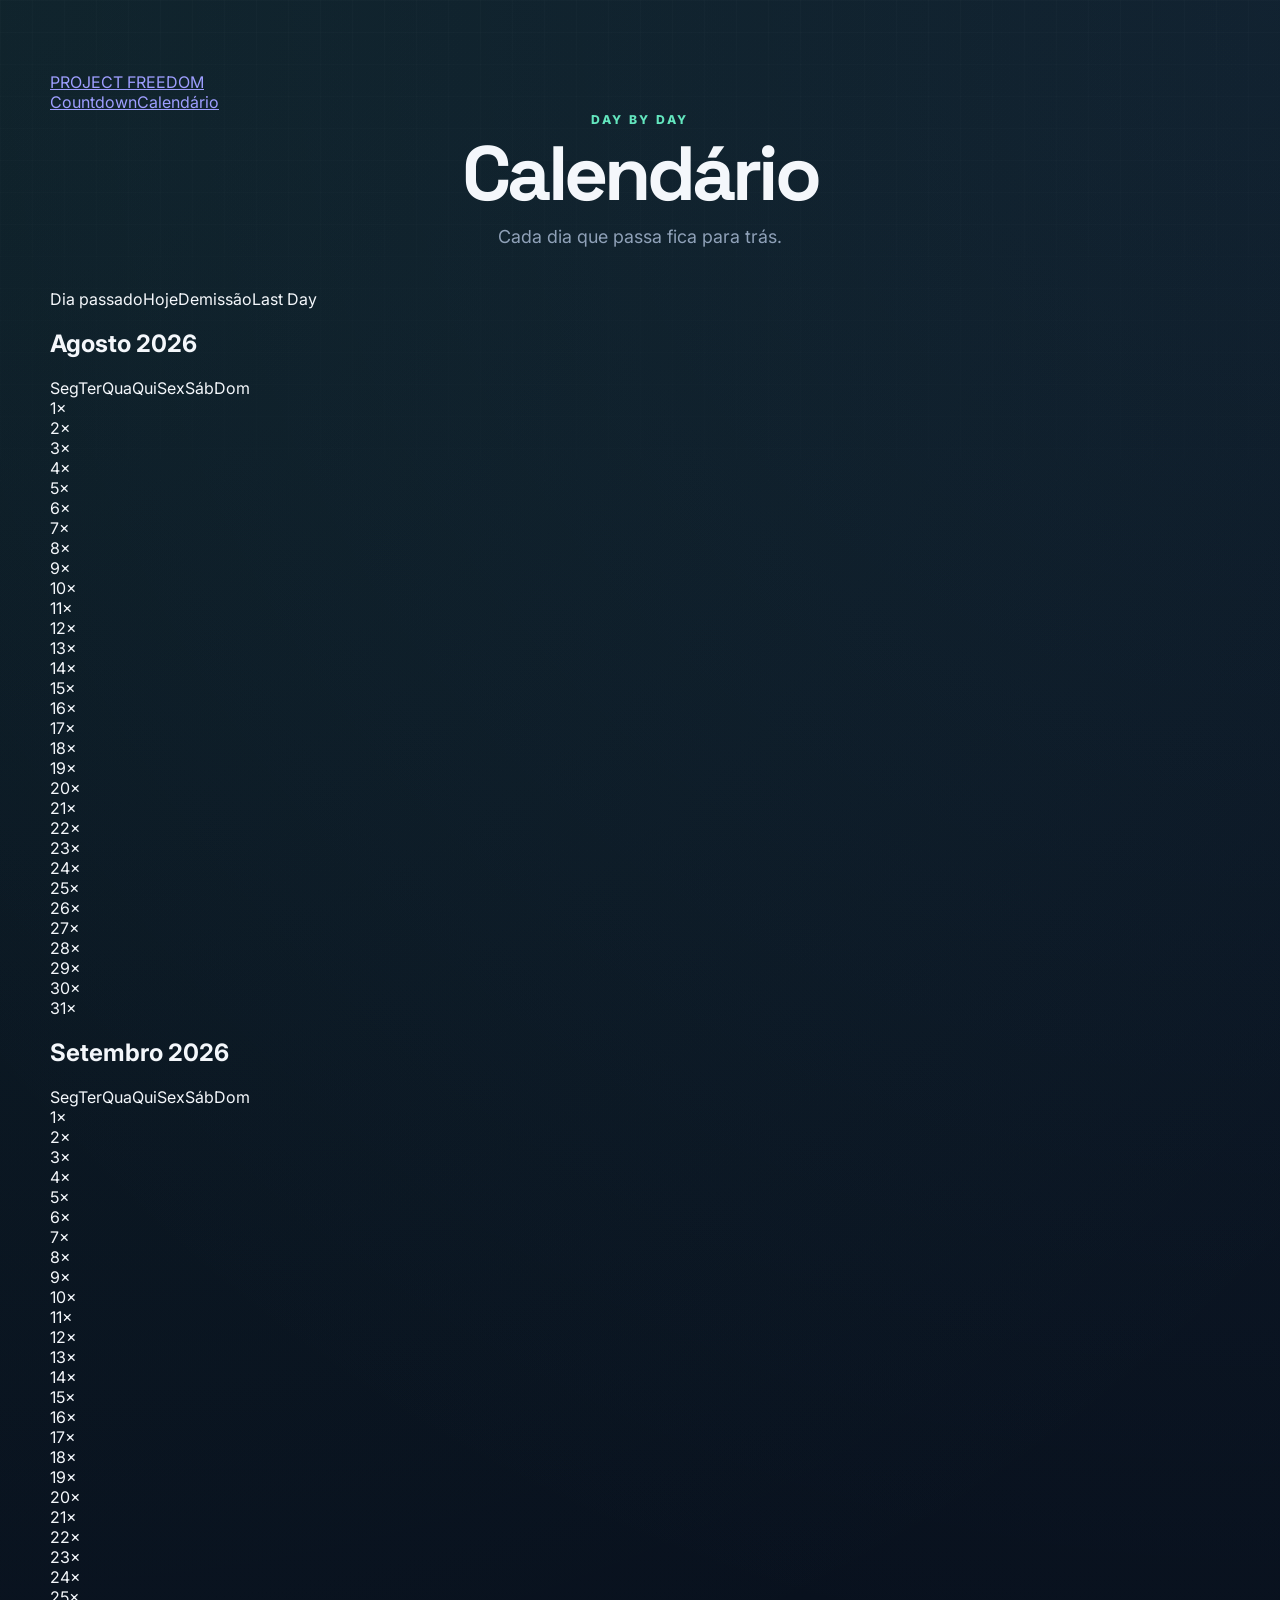
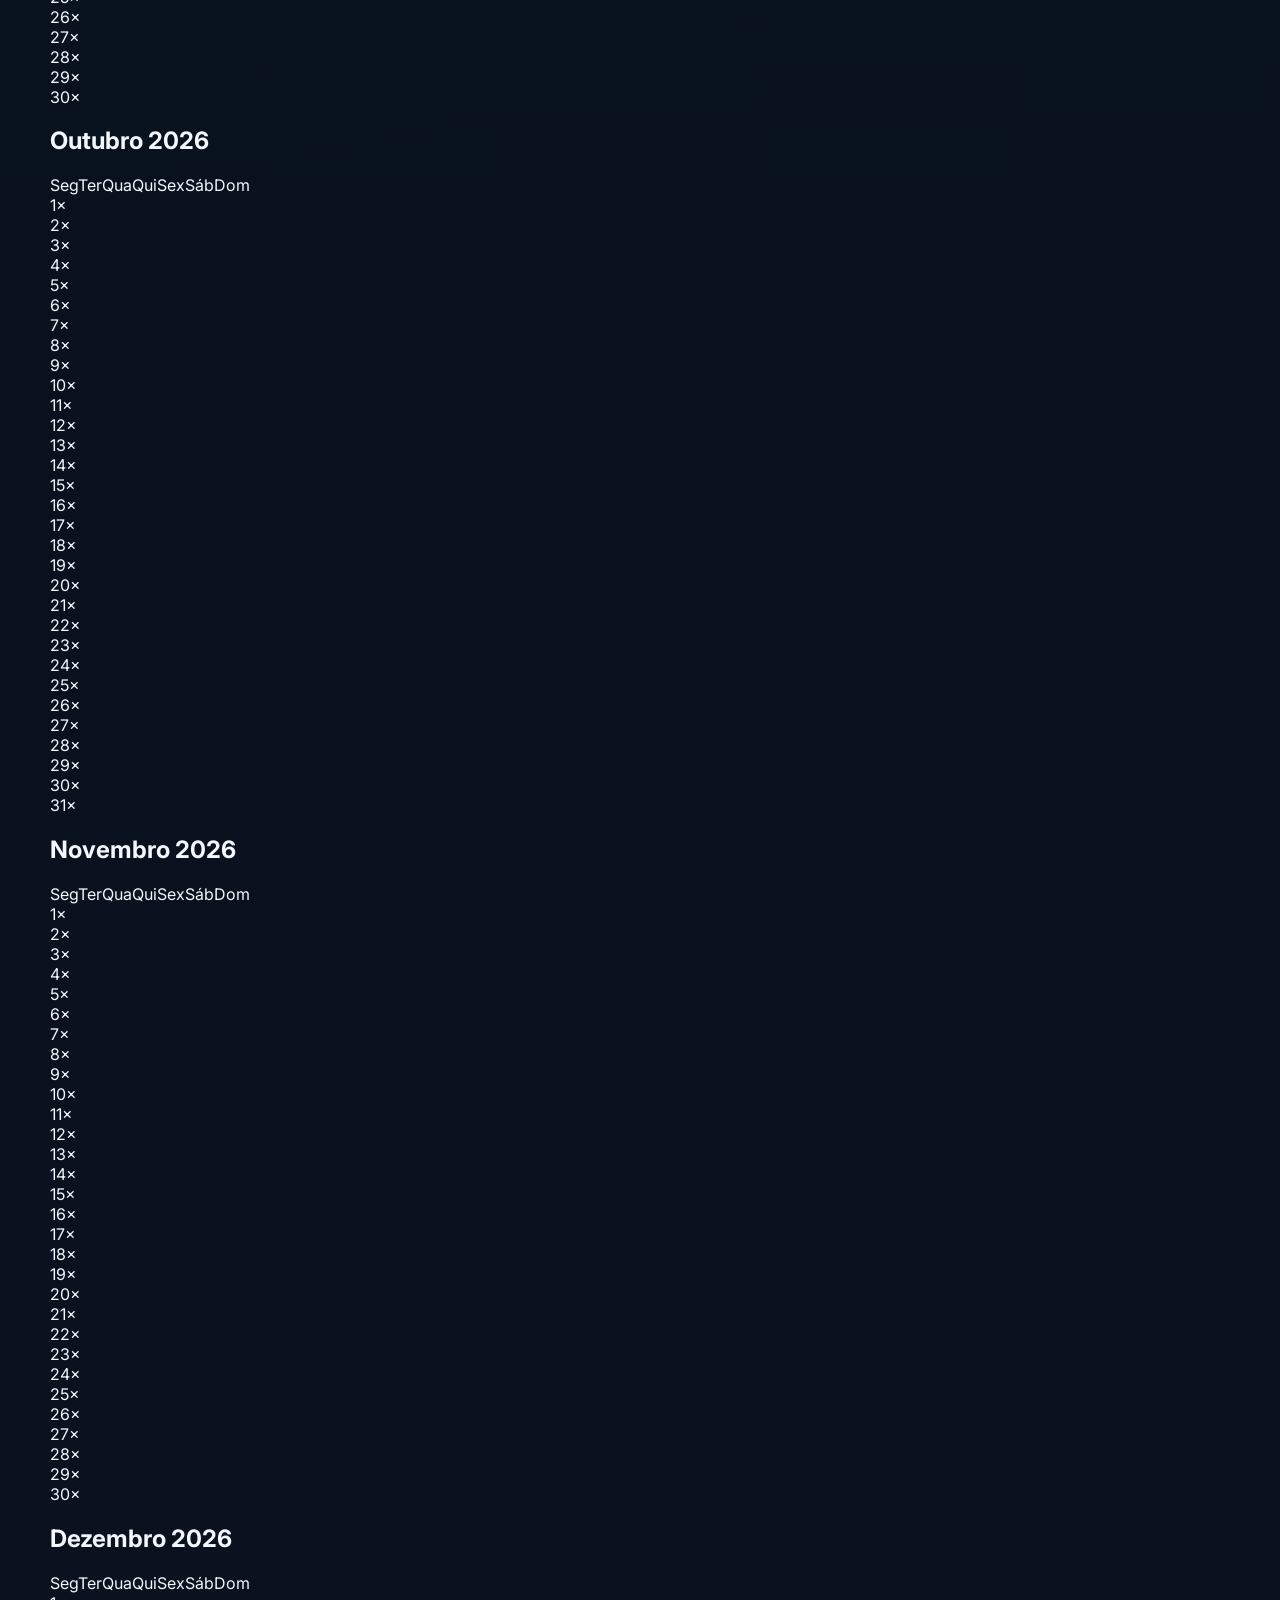
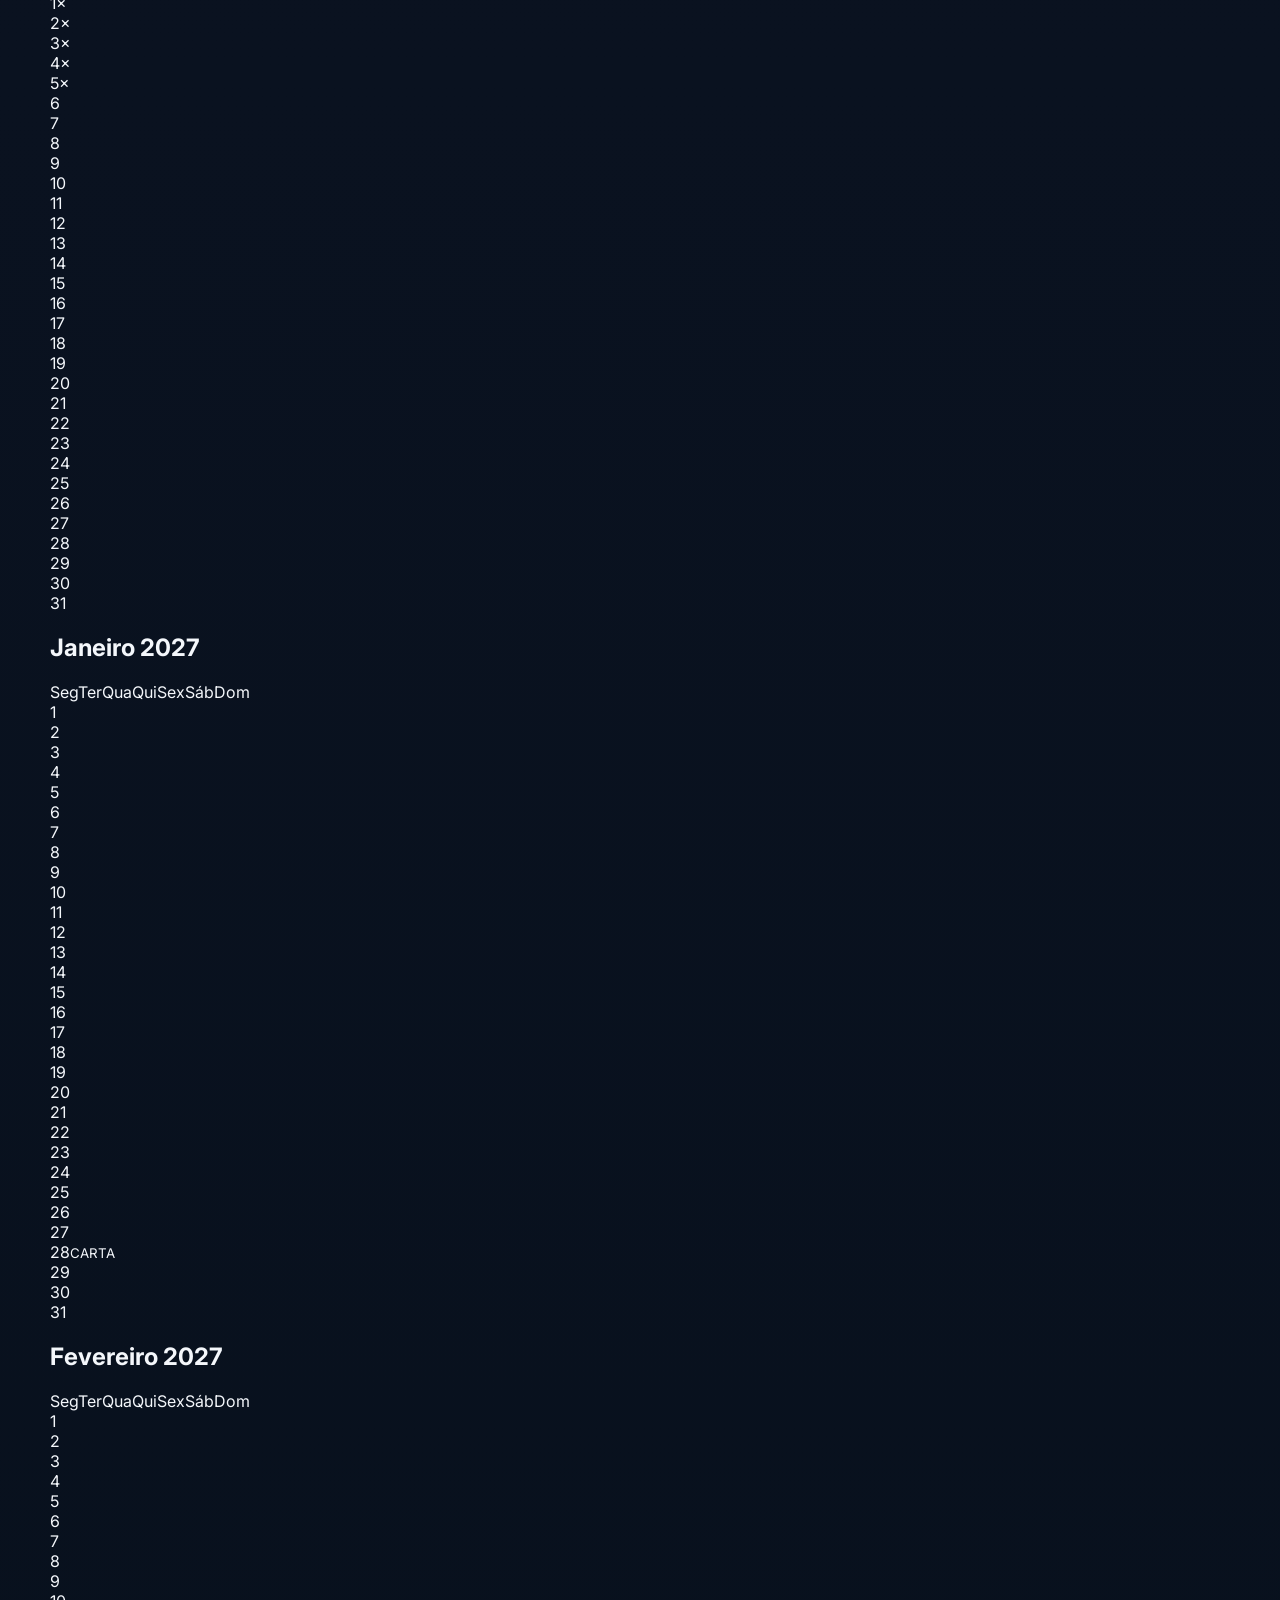
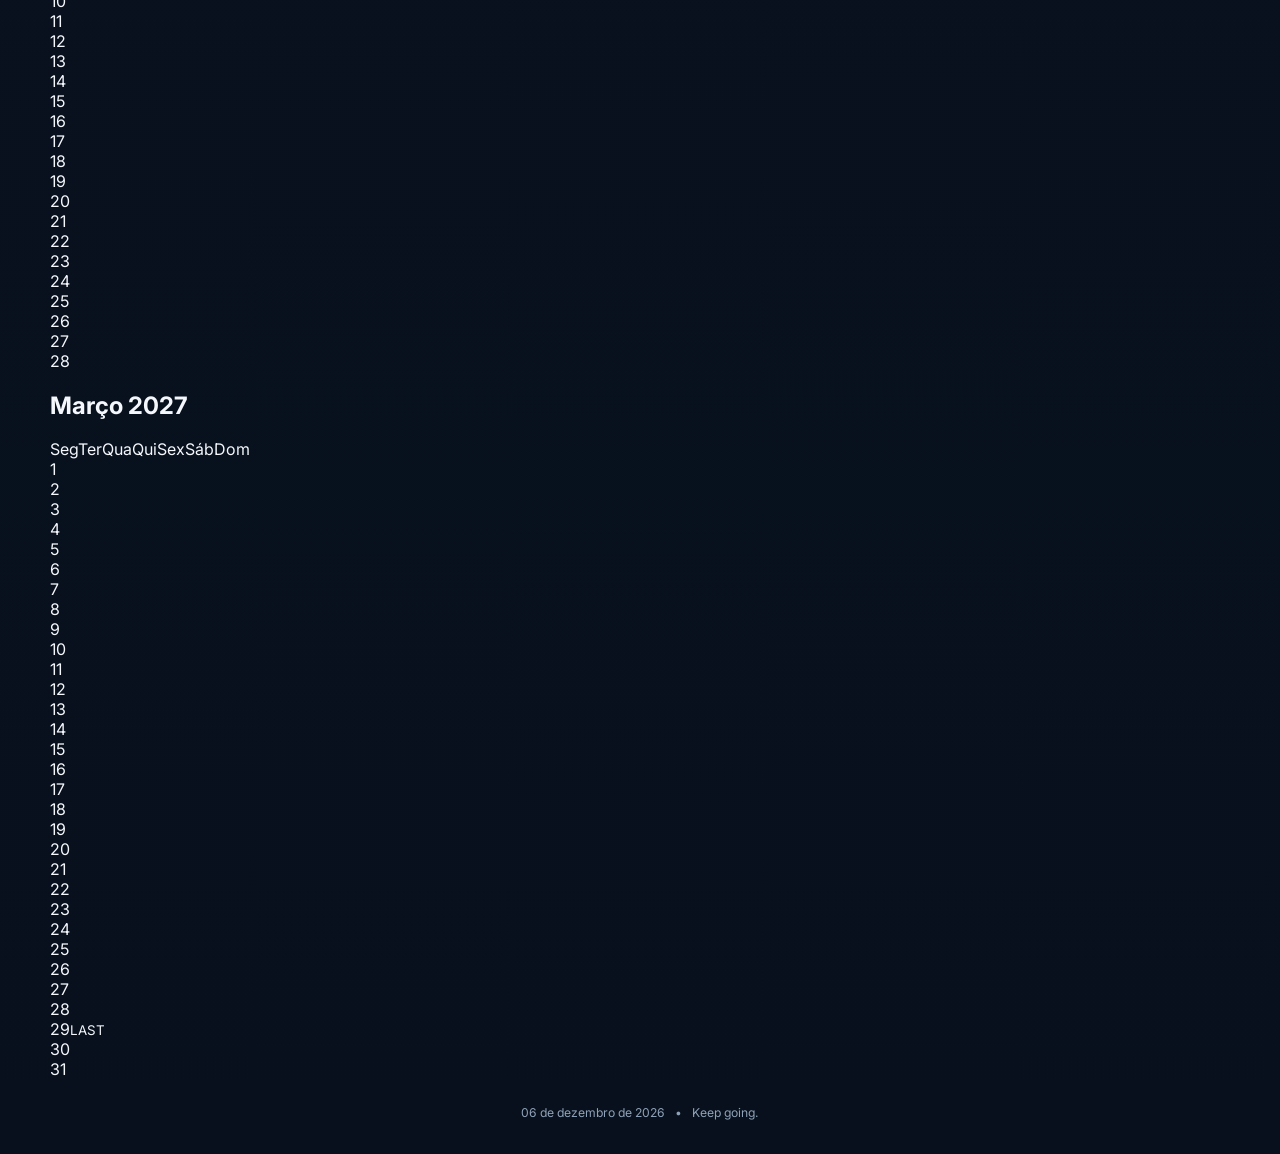
==== calendar.html @ 46425fd1 "Add files via upload" ====
<!DOCTYPE html><html lang="pt-PT"><head><meta charset="UTF-8"><meta name="viewport" content="width=device-width,initial-scale=1"><title>Calendário — Project Freedom</title><link rel="stylesheet" href="style.css"></head><body><main class="page-shell"><nav class="top-nav"><a class="nav-brand" href="index.html">PROJECT FREEDOM</a><div class="nav-links"><a class="nav-link" href="index.html">Countdown</a><a class="nav-link active" href="calendar.html">Calendário</a></div></nav><header class="hero calendar-hero"><p class="eyebrow">DAY BY DAY</p><h1>Calendário</h1><p class="subtitle">Cada dia que passa fica para trás.</p></header><section class="calendar-legend"><span><i class="legend-dot legend-past"></i>Dia passado</span><span><i class="legend-dot legend-today"></i>Hoje</span><span><i class="legend-dot legend-resignation"></i>Demissão</span><span><i class="legend-dot legend-last"></i>Last Day</span></section><section id="calendar-grid" class="calendar-grid"></section><footer><span id="calendar-today-label"></span><span>•</span><span>Keep going.</span></footer></main><script src="calendar.js"></script></body></html>
---- style.css ----
@import url('https://fonts.googleapis.com/css2?family=Inter:wght@400;500;600;700;800&family=Space+Grotesk:wght@500;600;700&display=swap');

:root {
  --bg: #07101c;
  --panel: rgba(14, 25, 43, 0.82);
  --panel-strong: #0f1b2e;
  --line: rgba(255,255,255,0.09);
  --text: #f4f7fb;
  --muted: #8fa1b8;
  --accent: #63e6be;
  --accent-2: #74c0fc;
  --success: #69db7c;
  --shadow: 0 24px 70px rgba(0,0,0,0.34);
}

* {
  box-sizing: border-box;
}

html {
  color-scheme: dark;
}

body {
  margin: 0;
  min-height: 100vh;
  font-family: Inter, system-ui, -apple-system, BlinkMacSystemFont, "Segoe UI", sans-serif;
  color: var(--text);
  background:
    radial-gradient(circle at top left, rgba(99,230,190,0.08), transparent 30%),
    radial-gradient(circle at top right, rgba(116,192,252,0.08), transparent 28%),
    linear-gradient(180deg, #07101c 0%, #0a1220 55%, #07101c 100%);
}

body::before {
  content: "";
  position: fixed;
  inset: 0;
  pointer-events: none;
  background-image:
    linear-gradient(rgba(255,255,255,0.018) 1px, transparent 1px),
    linear-gradient(90deg, rgba(255,255,255,0.018) 1px, transparent 1px);
  background-size: 32px 32px;
  mask-image: linear-gradient(to bottom, rgba(0,0,0,0.75), transparent 85%);
}

.page-shell {
  width: min(1180px, calc(100% - 32px));
  margin: 0 auto;
  padding: 72px 0 34px;
}

.hero {
  text-align: center;
  margin-bottom: 42px;
}

.eyebrow {
  margin: 0 0 10px;
  font-size: 0.76rem;
  letter-spacing: 0.2em;
  font-weight: 800;
  color: var(--accent);
}

.hero h1,
.stats-heading h2,
.countdown-card h2 {
  font-family: "Space Grotesk", Inter, sans-serif;
}

.hero h1 {
  margin: 0;
  font-size: clamp(2.4rem, 6vw, 5.4rem);
  line-height: 0.95;
  letter-spacing: -0.05em;
}

.subtitle {
  margin: 16px 0 0;
  color: var(--muted);
  font-size: clamp(1rem, 2vw, 1.12rem);
}

.countdown-grid {
  display: grid;
  grid-template-columns: repeat(2, minmax(0, 1fr));
  gap: 22px;
}

.countdown-card,
.stats-panel {
  position: relative;
  overflow: hidden;
  border: 1px solid var(--line);
  background: linear-gradient(180deg, rgba(18,31,52,0.94), rgba(10,19,32,0.92));
  box-shadow: var(--shadow);
  backdrop-filter: blur(16px);
}

.countdown-card {
  border-radius: 28px;
  padding: 30px;
}

.countdown-card::after {
  content: "";
  position: absolute;
  width: 220px;
  height: 220px;
  border-radius: 999px;
  right: -90px;
  top: -90px;
  background: rgba(116,192,252,0.08);
  filter: blur(6px);
  pointer-events: none;
}

.countdown-card--primary::after {
  background: rgba(99,230,190,0.09);
}

.card-topline,
.progress-meta,
.stats-heading,
footer {
  display: flex;
  align-items: center;
}

.card-topline {
  gap: 10px;
  color: var(--muted);
  font-size: 0.75rem;
  letter-spacing: 0.16em;
  font-weight: 700;
}

.status-dot {
  width: 9px;
  height: 9px;
  border-radius: 50%;
  background: var(--accent);
  box-shadow: 0 0 18px rgba(99,230,190,0.8);
}

.status-dot--alt {
  background: var(--accent-2);
  box-shadow: 0 0 18px rgba(116,192,252,0.8);
}

.countdown-card h2 {
  margin: 30px 0 4px;
  font-size: clamp(2rem, 4vw, 3.1rem);
  letter-spacing: -0.045em;
}

.target-date {
  margin: 0;
  color: var(--muted);
  text-transform: uppercase;
  letter-spacing: 0.1em;
  font-size: 0.78rem;
  font-weight: 700;
}

.countdown {
  display: grid;
  grid-template-columns: 1.25fr repeat(3, 1fr);
  gap: 9px;
  margin: 34px 0 28px;
}

.time-box {
  min-width: 0;
  padding: 18px 8px 14px;
  text-align: center;
  border: 1px solid var(--line);
  border-radius: 17px;
  background: rgba(255,255,255,0.025);
}

.time-value {
  display: block;
  font-family: "Space Grotesk", monospace;
  font-size: clamp(1.65rem, 4vw, 2.7rem);
  font-weight: 700;
  line-height: 1;
  letter-spacing: -0.04em;
}

.time-label {
  display: block;
  margin-top: 9px;
  color: var(--muted);
  font-size: 0.68rem;
  font-weight: 700;
  text-transform: uppercase;
  letter-spacing: 0.08em;
}

.progress-wrap {
  margin-top: 8px;
}

.progress-meta {
  justify-content: space-between;
  color: var(--muted);
  font-size: 0.78rem;
}

.progress-meta strong {
  color: var(--text);
}

.progress-track {
  height: 8px;
  margin-top: 9px;
  overflow: hidden;
  border-radius: 99px;
  background: rgba(255,255,255,0.06);
}

.progress-bar {
  width: 0%;
  height: 100%;
  border-radius: inherit;
  background: linear-gradient(90deg, rgba(99,230,190,0.45), var(--accent));
  box-shadow: 0 0 18px rgba(99,230,190,0.25);
  transition: width 0.8s ease;
}

.progress-bar--alt {
  background: linear-gradient(90deg, rgba(116,192,252,0.42), var(--accent-2));
  box-shadow: 0 0 18px rgba(116,192,252,0.22);
}

.milestone-message {
  margin: 18px 0 0;
  color: var(--muted);
  font-size: 0.9rem;
}

.stats-panel {
  margin-top: 22px;
  border-radius: 28px;
  padding: 30px;
}

.stats-heading {
  justify-content: space-between;
  gap: 20px;
  margin-bottom: 22px;
}

.stats-heading h2 {
  margin: 0;
  font-size: 1.8rem;
  letter-spacing: -0.04em;
}

.stats-note,
.work-note {
  color: var(--muted);
}

.stats-note {
  margin: 0;
  font-size: 0.82rem;
}

.stats-grid {
  display: grid;
  grid-template-columns: repeat(4, 1fr);
  gap: 12px;
}

.stat-card {
  min-height: 124px;
  padding: 18px;
  border-radius: 18px;
  border: 1px solid var(--line);
  background: rgba(255,255,255,0.025);
  display: flex;
  flex-direction: column;
  justify-content: space-between;
}

.stat-label {
  color: var(--muted);
  font-size: 0.78rem;
  line-height: 1.4;
}

.stat-value {
  font-family: "Space Grotesk", Inter, sans-serif;
  font-size: 2rem;
  letter-spacing: -0.04em;
}

.work-note {
  margin: 18px 0 0;
  font-size: 0.76rem;
  line-height: 1.6;
}

code {
  padding: 2px 6px;
  border-radius: 6px;
  background: rgba(255,255,255,0.06);
}

footer {
  justify-content: center;
  gap: 10px;
  padding: 26px 8px 0;
  color: var(--muted);
  font-size: 0.76rem;
}

.footer-separator {
  opacity: 0.45;
}

.finished .time-box {
  border-color: rgba(105,219,124,0.2);
}

.finished .time-value {
  color: var(--success);
}

@media (max-width: 860px) {
  .countdown-grid {
    grid-template-columns: 1fr;
  }

  .stats-grid {
    grid-template-columns: repeat(2, 1fr);
  }
}

@media (max-width: 520px) {
  .page-shell {
    width: min(100% - 20px, 1180px);
    padding-top: 42px;
  }

  .hero {
    margin-bottom: 28px;
  }

  .countdown-card,
  .stats-panel {
    border-radius: 22px;
    padding: 20px;
  }

  .countdown {
    gap: 6px;
  }

  .time-box {
    padding: 15px 4px 12px;
    border-radius: 13px;
  }

  .time-value {
    font-size: clamp(1.25rem, 8vw, 2.1rem);
  }

  .time-label {
    font-size: 0.58rem;
  }

  .stats-heading {
    align-items: flex-start;
    flex-direction: column;
  }

  .stats-grid {
    grid-template-columns: 1fr 1fr;
  }

  .stat-card {
    min-height: 112px;
  }
}
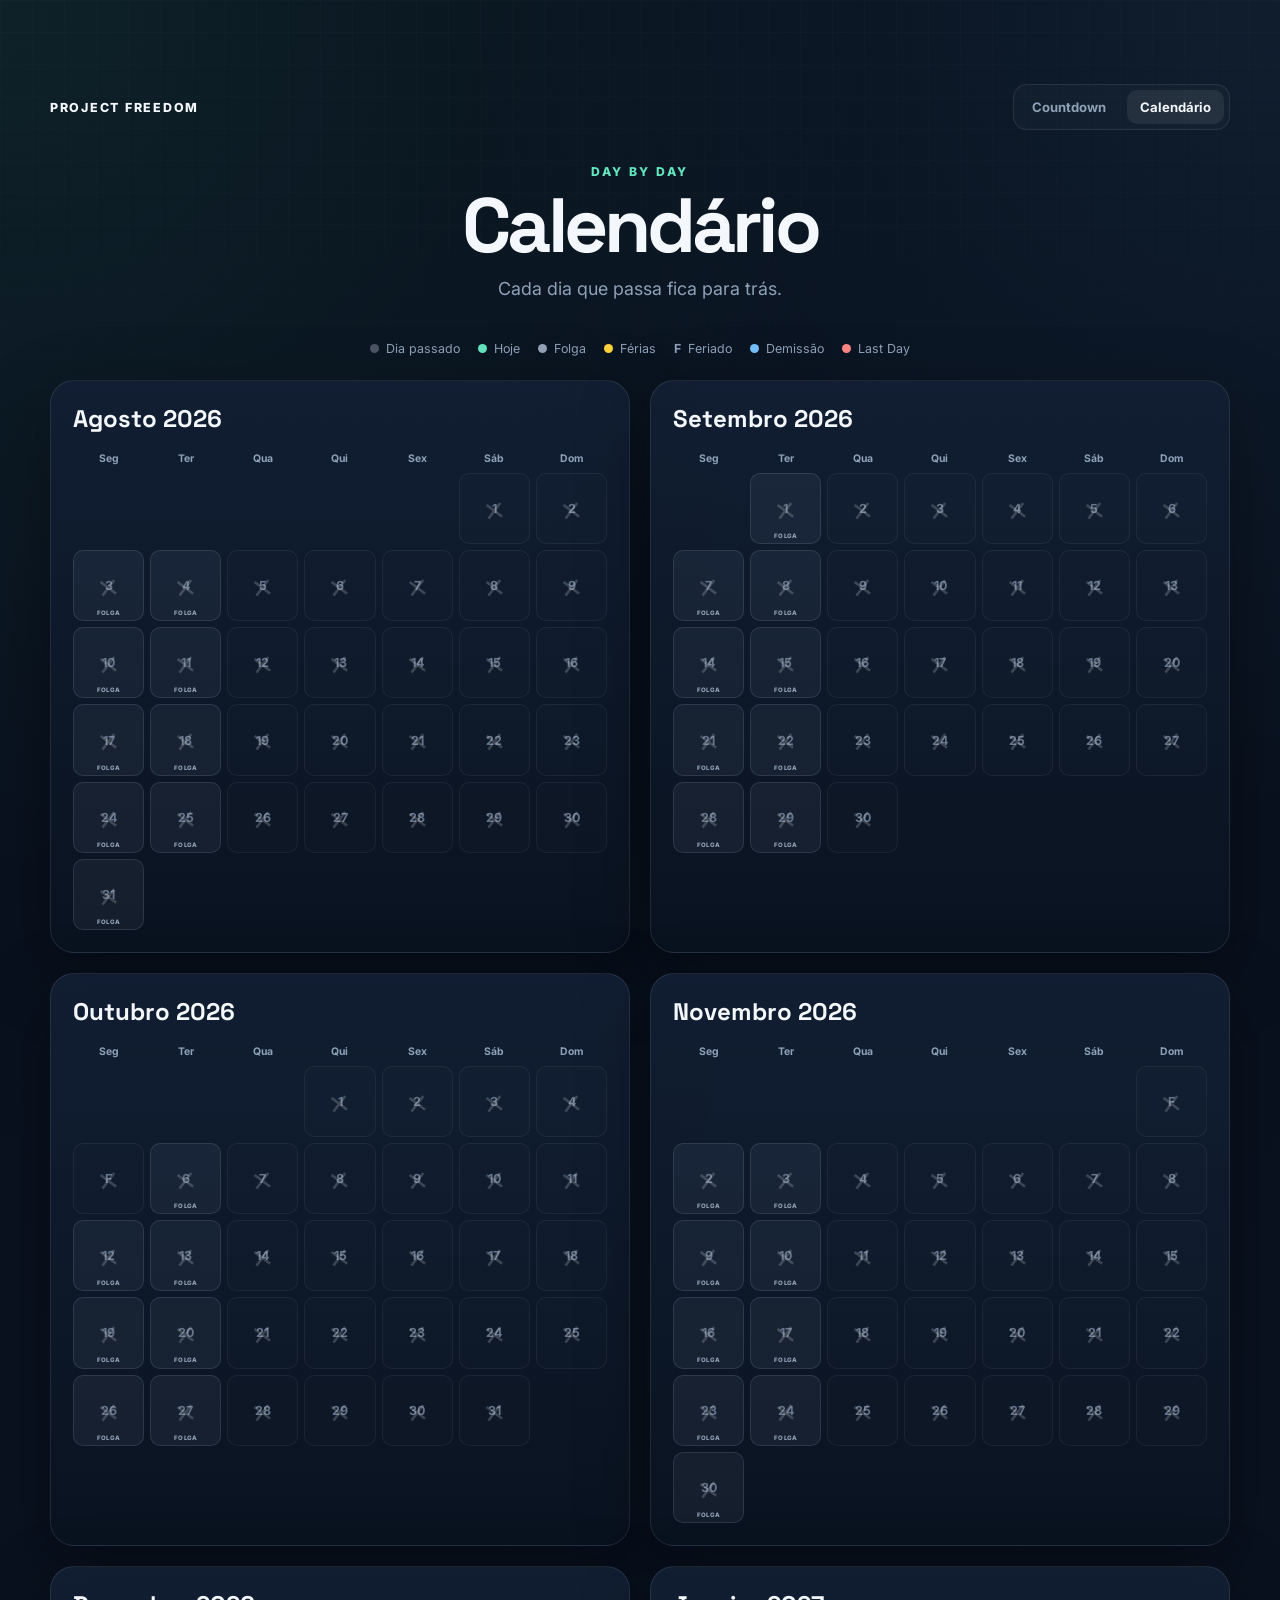
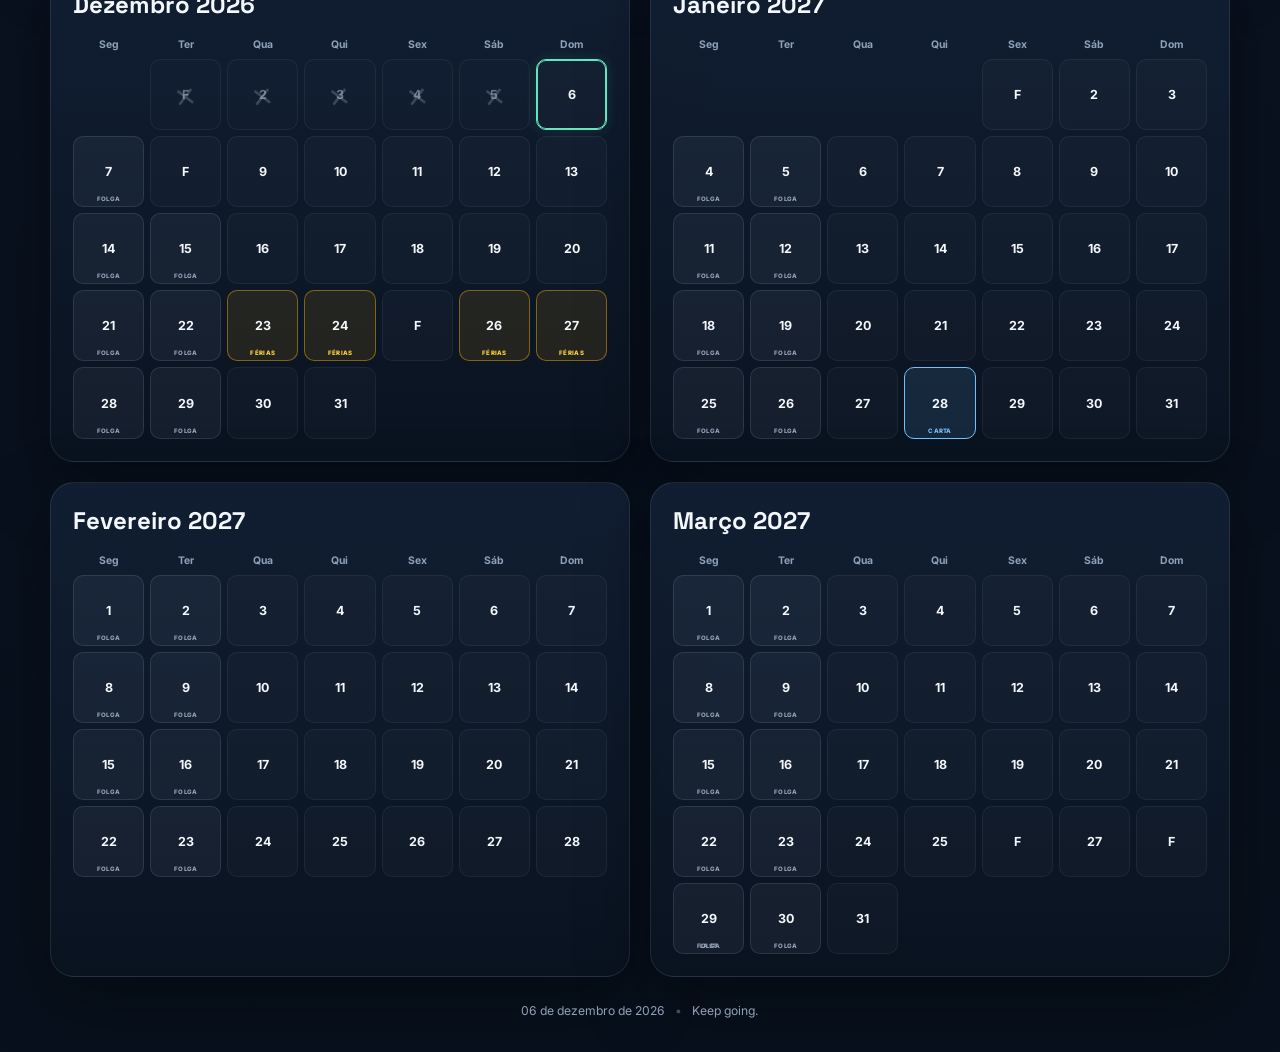
==== commit 01a332a0: "Update calendar.html" ====
--- a/calendar.html
+++ b/calendar.html
@@ -1 +1,241 @@
-<!DOCTYPE html><html lang="pt-PT"><head><meta charset="UTF-8"><meta name="viewport" content="width=device-width,initial-scale=1"><title>Calendário — Project Freedom</title><link rel="stylesheet" href="style.css"></head><body><main class="page-shell"><nav class="top-nav"><a class="nav-brand" href="index.html">PROJECT FREEDOM</a><div class="nav-links"><a class="nav-link" href="index.html">Countdown</a><a class="nav-link active" href="calendar.html">Calendário</a></div></nav><header class="hero calendar-hero"><p class="eyebrow">DAY BY DAY</p><h1>Calendário</h1><p class="subtitle">Cada dia que passa fica para trás.</p></header><section class="calendar-legend"><span><i class="legend-dot legend-past"></i>Dia passado</span><span><i class="legend-dot legend-today"></i>Hoje</span><span><i class="legend-dot legend-resignation"></i>Demissão</span><span><i class="legend-dot legend-last"></i>Last Day</span></section><section id="calendar-grid" class="calendar-grid"></section><footer><span id="calendar-today-label"></span><span>•</span><span>Keep going.</span></footer></main><script src="calendar.js"></script></body></html>+<!DOCTYPE html>
+<html lang="pt-PT">
+
+<head>
+
+  <meta charset="UTF-8" />
+
+  <meta
+    name="viewport"
+    content="width=device-width, initial-scale=1.0"
+  />
+
+  <meta
+    name="theme-color"
+    content="#0b1020"
+  />
+
+  <title>
+    Calendário — Project Freedom
+  </title>
+
+  <meta
+    name="description"
+    content="Calendário visual até ao último dia de trabalho."
+  />
+
+  <link
+    rel="stylesheet"
+    href="style.css"
+  />
+
+</head>
+
+
+<body>
+
+  <main class="page-shell">
+
+
+    <!-- ======================================================
+         NAVEGAÇÃO
+         ====================================================== -->
+
+    <nav class="top-nav">
+
+      <a
+        class="nav-brand"
+        href="index.html"
+      >
+        PROJECT FREEDOM
+      </a>
+
+
+      <div class="nav-links">
+
+        <a
+          class="nav-link"
+          href="index.html"
+        >
+          Countdown
+        </a>
+
+
+        <a
+          class="nav-link active"
+          href="calendar.html"
+        >
+          Calendário
+        </a>
+
+      </div>
+
+    </nav>
+
+
+    <!-- ======================================================
+         CABEÇALHO
+         ====================================================== -->
+
+    <header class="hero calendar-hero">
+
+      <p class="eyebrow">
+        DAY BY DAY
+      </p>
+
+
+      <h1>
+        Calendário
+      </h1>
+
+
+      <p class="subtitle">
+        Cada dia que passa fica para trás.
+      </p>
+
+    </header>
+
+
+    <!-- ======================================================
+         LEGENDA
+         ====================================================== -->
+
+    <section class="calendar-legend">
+
+
+      <span>
+
+        <i
+          class="legend-dot legend-past"
+        ></i>
+
+        Dia passado
+
+      </span>
+
+
+      <span>
+
+        <i
+          class="legend-dot legend-today"
+        ></i>
+
+        Hoje
+
+      </span>
+
+
+      <span>
+
+        <i
+          class="legend-dot legend-dayoff"
+        ></i>
+
+        Folga
+
+      </span>
+
+
+      <span>
+
+        <i
+          class="legend-dot legend-vacation"
+        ></i>
+
+        Férias
+
+      </span>
+
+
+      <span>
+
+        <strong>
+          F
+        </strong>
+
+        Feriado
+
+      </span>
+
+
+      <span>
+
+        <i
+          class="legend-dot legend-resignation"
+        ></i>
+
+        Demissão
+
+      </span>
+
+
+      <span>
+
+        <i
+          class="legend-dot legend-last"
+        ></i>
+
+        Last Day
+
+      </span>
+
+
+    </section>
+
+
+    <!-- ======================================================
+         CALENDÁRIO
+         ====================================================== -->
+
+    <section
+      id="calendar-grid"
+      class="calendar-grid"
+      aria-label="Calendário até ao último dia"
+    >
+
+      <!--
+        Os meses e os dias são criados automaticamente
+        pelo ficheiro calendar.js
+      -->
+
+    </section>
+
+
+    <!-- ======================================================
+         RODAPÉ
+         ====================================================== -->
+
+    <footer>
+
+      <span
+        id="calendar-today-label"
+      ></span>
+
+
+      <span
+        class="footer-separator"
+      >
+        •
+      </span>
+
+
+      <span>
+        Keep going.
+      </span>
+
+    </footer>
+
+
+  </main>
+
+
+  <!-- ========================================================
+       JAVASCRIPT
+       ======================================================== -->
+
+  <script src="calendar.js"></script>
+
+
+</body>
+
+</html>
--- a/style.css
+++ b/style.css
@@ -386,3 +386,402 @@
     min-height: 112px;
   }
 }
+/* ============================================================
+   CALENDÁRIO + NAVEGAÇÃO
+   ============================================================ */
+
+/* Navegação superior */
+.top-nav {
+  display: flex;
+  justify-content: space-between;
+  align-items: center;
+  padding: 12px 0 34px;
+}
+
+.nav-brand {
+  color: var(--text);
+  text-decoration: none;
+  font-weight: 800;
+  letter-spacing: 0.14em;
+  font-size: 0.78rem;
+}
+
+.nav-links {
+  display: flex;
+  gap: 8px;
+  padding: 5px;
+  border: 1px solid var(--line);
+  border-radius: 14px;
+  background: rgba(255, 255, 255, 0.025);
+}
+
+.nav-link {
+  color: var(--muted);
+  text-decoration: none;
+  padding: 9px 13px;
+  border-radius: 10px;
+  font-size: 0.82rem;
+  font-weight: 700;
+}
+
+.nav-link.active,
+.nav-link:hover {
+  color: var(--text);
+  background: rgba(255, 255, 255, 0.07);
+}
+
+
+/* ============================================================
+   LEGENDA DO CALENDÁRIO
+   ============================================================ */
+
+.calendar-legend {
+  display: flex;
+  flex-wrap: wrap;
+  justify-content: center;
+  gap: 18px;
+  margin-bottom: 24px;
+  color: var(--muted);
+  font-size: 0.78rem;
+}
+
+.calendar-legend span {
+  display: flex;
+  align-items: center;
+  gap: 7px;
+}
+
+.legend-dot {
+  width: 9px;
+  height: 9px;
+  border-radius: 50%;
+  display: inline-block;
+}
+
+.legend-past {
+  background: #4b5563;
+}
+
+.legend-today {
+  background: var(--accent);
+}
+
+.legend-resignation {
+  background: var(--accent-2);
+}
+
+.legend-last {
+  background: #ff8787;
+}
+
+
+/* ============================================================
+   GRELHA DOS MESES
+   ============================================================ */
+
+.calendar-grid {
+  display: grid;
+  grid-template-columns: repeat(2, minmax(0, 1fr));
+  gap: 20px;
+}
+
+
+/* ============================================================
+   CARTÃO DE CADA MÊS
+   ============================================================ */
+
+.month-card {
+  border: 1px solid var(--line);
+
+  background: linear-gradient(
+    180deg,
+    rgba(18, 31, 52, 0.94),
+    rgba(10, 19, 32, 0.92)
+  );
+
+  box-shadow: var(--shadow);
+
+  border-radius: 24px;
+  padding: 22px;
+}
+
+.month-card h2 {
+  font-family: "Space Grotesk", Inter, sans-serif;
+  margin: 0 0 18px;
+}
+
+
+/* ============================================================
+   DIAS DA SEMANA
+   ============================================================ */
+
+.weekdays,
+.days-grid {
+  display: grid;
+  grid-template-columns: repeat(7, 1fr);
+  gap: 6px;
+}
+
+.weekdays {
+  margin-bottom: 8px;
+}
+
+.weekdays span {
+  text-align: center;
+  color: var(--muted);
+  font-size: 0.65rem;
+  font-weight: 700;
+}
+
+
+/* ============================================================
+   DIAS DO CALENDÁRIO
+   ============================================================ */
+
+.day-cell {
+  position: relative;
+
+  aspect-ratio: 1 / 1;
+
+  border: 1px solid rgba(255, 255, 255, 0.055);
+  border-radius: 10px;
+
+  background: rgba(255, 255, 255, 0.022);
+
+  display: flex;
+  align-items: center;
+  justify-content: center;
+}
+
+.day-cell--blank {
+  visibility: hidden;
+}
+
+.day-number {
+  font-size: 0.78rem;
+  z-index: 2;
+}
+
+
+/* ============================================================
+   DIAS QUE JÁ PASSARAM
+   ============================================================ */
+
+.day-cell--past {
+  color: #64748b;
+  background: rgba(255, 255, 255, 0.012);
+}
+
+.day-cross {
+  position: absolute;
+  inset: 0;
+
+  display: flex;
+  align-items: center;
+  justify-content: center;
+
+  font-size: 2.15rem;
+
+  color: rgba(255, 255, 255, 0.19);
+
+  transform: rotate(-8deg);
+}
+
+
+/* ============================================================
+   DIA ATUAL
+   ============================================================ */
+
+.day-cell--today {
+  border-color: var(--accent);
+
+  box-shadow:
+    inset 0 0 0 1px var(--accent),
+    0 0 14px rgba(99, 230, 190, 0.12);
+}
+
+
+/* ============================================================
+   DIA DA DEMISSÃO
+   ============================================================ */
+
+.day-cell--resignation {
+  border-color: var(--accent-2);
+  background: rgba(116, 192, 252, 0.12);
+}
+
+
+/* ============================================================
+   ÚLTIMO DIA
+   ============================================================ */
+
+.day-cell--last {
+  border-color: #ff8787;
+  background: rgba(255, 135, 135, 0.11);
+}
+
+
+/* ============================================================
+   PEQUENAS ETIQUETAS "CARTA" E "LAST"
+   ============================================================ */
+
+.day-cell small {
+  position: absolute;
+  bottom: 3px;
+
+  font-size: 0.42rem;
+  font-weight: 800;
+
+  letter-spacing: 0.05em;
+}
+
+.day-cell--resignation small {
+  color: var(--accent-2);
+}
+
+.day-cell--last small {
+  color: #ff8787;
+}
+
+
+/* ============================================================
+   RESPONSIVO
+   ============================================================ */
+
+@media (max-width: 860px) {
+
+  .calendar-grid {
+    grid-template-columns: 1fr;
+  }
+}
+
+
+@media (max-width: 520px) {
+
+  .top-nav {
+    align-items: flex-start;
+    gap: 14px;
+  }
+
+  .nav-brand {
+    margin-top: 10px;
+  }
+
+  .month-card {
+    padding: 18px;
+    border-radius: 20px;
+  }
+
+  .day-cell {
+    border-radius: 8px;
+  }
+
+  .day-cross {
+    font-size: 1.6rem;
+  }
+}/* ============================================================
+   TIPOS DE DIA
+   ============================================================ */
+
+
+/* FOLGAS */
+
+.day-cell--dayoff {
+  background: rgba(148, 163, 184, 0.08);
+
+  border-color:
+    rgba(148, 163, 184, 0.18);
+}
+
+
+.day-cell--dayoff small {
+  color: #94a3b8;
+}
+
+
+
+/* FÉRIAS */
+
+.day-cell--vacation {
+  background:
+    rgba(250, 176, 5, 0.10);
+
+  border-color:
+    rgba(250, 176, 5, 0.45);
+}
+
+
+.day-cell--vacation small {
+  color: #ffd43b;
+}
+
+
+/* Etiquetas */
+
+.day-cell small {
+
+  position: absolute;
+
+  bottom: 4px;
+
+  width: 100%;
+
+  text-align: center;
+
+  font-size: 0.38rem;
+
+  font-weight: 800;
+
+  letter-spacing: 0.05em;
+
+  line-height: 1;
+
+}
+
+
+
+/* Número do dia */
+
+.day-number {
+
+  position: relative;
+
+  z-index: 3;
+
+}
+
+
+
+/* Cruz dos dias passados */
+
+.day-cross {
+
+  z-index: 4;
+
+  pointer-events: none;
+
+}
+
+
+
+/* ============================================================
+   LEGENDA
+   ============================================================ */
+
+.legend-dayoff {
+  background: #94a3b8;
+}
+
+
+.legend-vacation {
+  background: #ffd43b;
+}
+
+.day-number {
+  position: relative;
+  z-index: 3;
+}
+
+.day-cell .day-number {
+  font-weight: 700;
+}
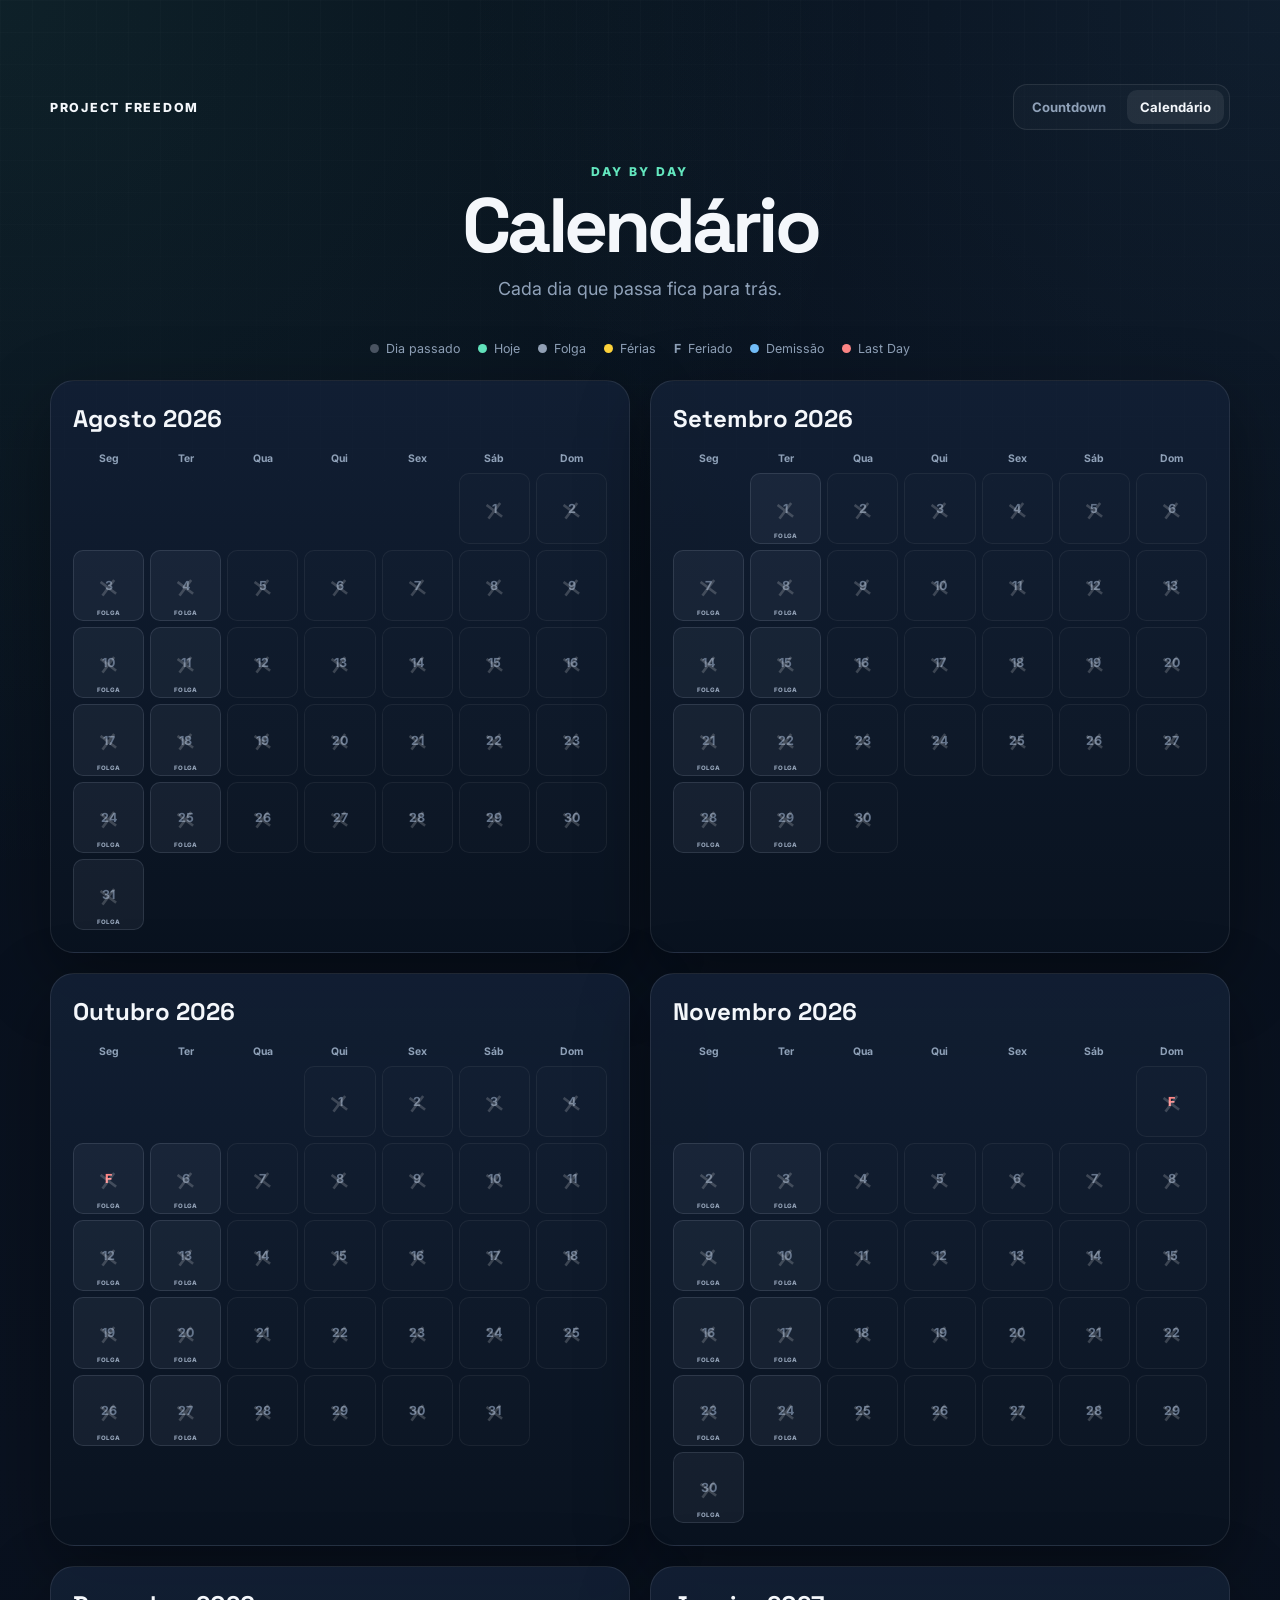
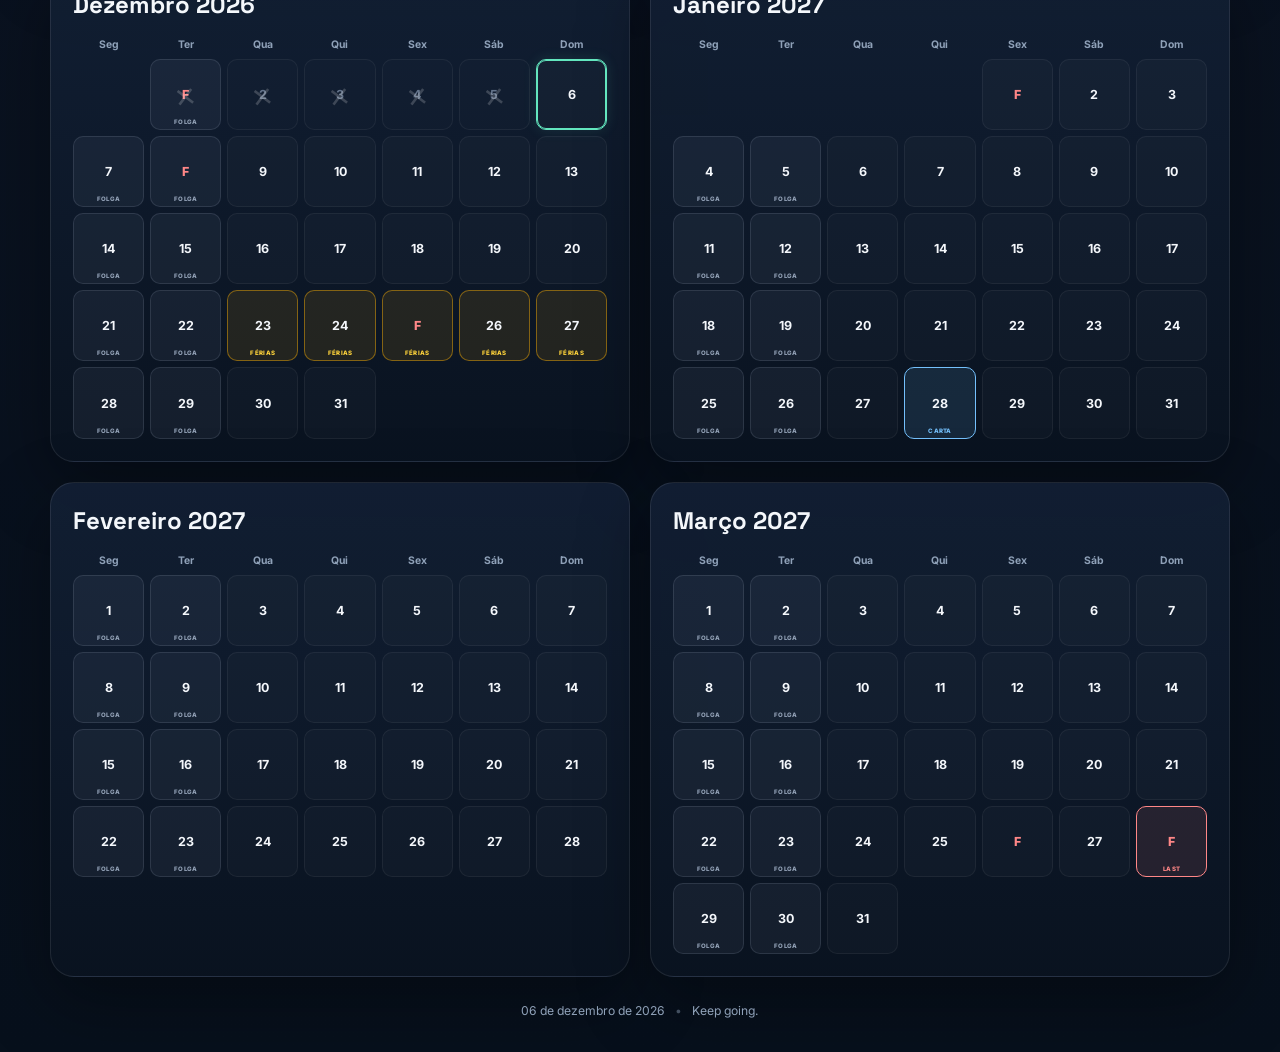
==== commit 079d8c2b: "Update calendar.html" ====
--- a/calendar.html
+++ b/calendar.html
@@ -37,10 +37,6 @@
   <main class="page-shell">
 
 
-    <!-- ======================================================
-         NAVEGAÇÃO
-         ====================================================== -->
-
     <nav class="top-nav">
 
       <a
@@ -73,10 +69,6 @@
     </nav>
 
 
-    <!-- ======================================================
-         CABEÇALHO
-         ====================================================== -->
-
     <header class="hero calendar-hero">
 
       <p class="eyebrow">
@@ -96,114 +88,53 @@
     </header>
 
 
-    <!-- ======================================================
-         LEGENDA
-         ====================================================== -->
-
     <section class="calendar-legend">
 
+      <span>
+        <i class="legend-dot legend-past"></i>
+        Dia passado
+      </span>
 
       <span>
-
-        <i
-          class="legend-dot legend-past"
-        ></i>
-
-        Dia passado
-
+        <i class="legend-dot legend-today"></i>
+        Hoje
       </span>
 
+      <span>
+        <i class="legend-dot legend-dayoff"></i>
+        Folga
+      </span>
 
       <span>
-
-        <i
-          class="legend-dot legend-today"
-        ></i>
-
-        Hoje
-
+        <i class="legend-dot legend-vacation"></i>
+        Férias
       </span>
 
+      <span>
+        <strong class="legend-holiday-symbol">F</strong>
+        Feriado
+      </span>
 
       <span>
-
-        <i
-          class="legend-dot legend-dayoff"
-        ></i>
-
-        Folga
-
+        <i class="legend-dot legend-resignation"></i>
+        Demissão
       </span>
 
-
       <span>
-
-        <i
-          class="legend-dot legend-vacation"
-        ></i>
-
-        Férias
-
+        <i class="legend-dot legend-last"></i>
+        Last Day
       </span>
-
-
-      <span>
-
-        <strong>
-          F
-        </strong>
-
-        Feriado
-
-      </span>
-
-
-      <span>
-
-        <i
-          class="legend-dot legend-resignation"
-        ></i>
-
-        Demissão
-
-      </span>
-
-
-      <span>
-
-        <i
-          class="legend-dot legend-last"
-        ></i>
-
-        Last Day
-
-      </span>
-
 
     </section>
 
-
-    <!-- ======================================================
-         CALENDÁRIO
-         ====================================================== -->
 
     <section
       id="calendar-grid"
       class="calendar-grid"
       aria-label="Calendário até ao último dia"
     >
-
-      <!--
-        Os meses e os dias são criados automaticamente
-        pelo ficheiro calendar.js
-      -->
-
     </section>
 
-
-    <!-- ======================================================
-         RODAPÉ
-         ====================================================== -->
 
     <footer>
 
@@ -211,13 +142,11 @@
         id="calendar-today-label"
       ></span>
 
-
       <span
         class="footer-separator"
       >
         •
       </span>
-
 
       <span>
         Keep going.
@@ -229,10 +158,6 @@
   </main>
 
 
-  <!-- ========================================================
-       JAVASCRIPT
-       ======================================================== -->
-
   <script src="calendar.js"></script>
 
 
--- a/style.css
+++ b/style.css
@@ -785,3 +785,12 @@
 .day-cell .day-number {
   font-weight: 700;
 }
+
+/* ============================================================
+   LETRA F DOS FERIADOS
+   ============================================================ */
+
+.day-cell .day-number[title] {
+  color: #ff8787;
+  font-weight: 800;
+}
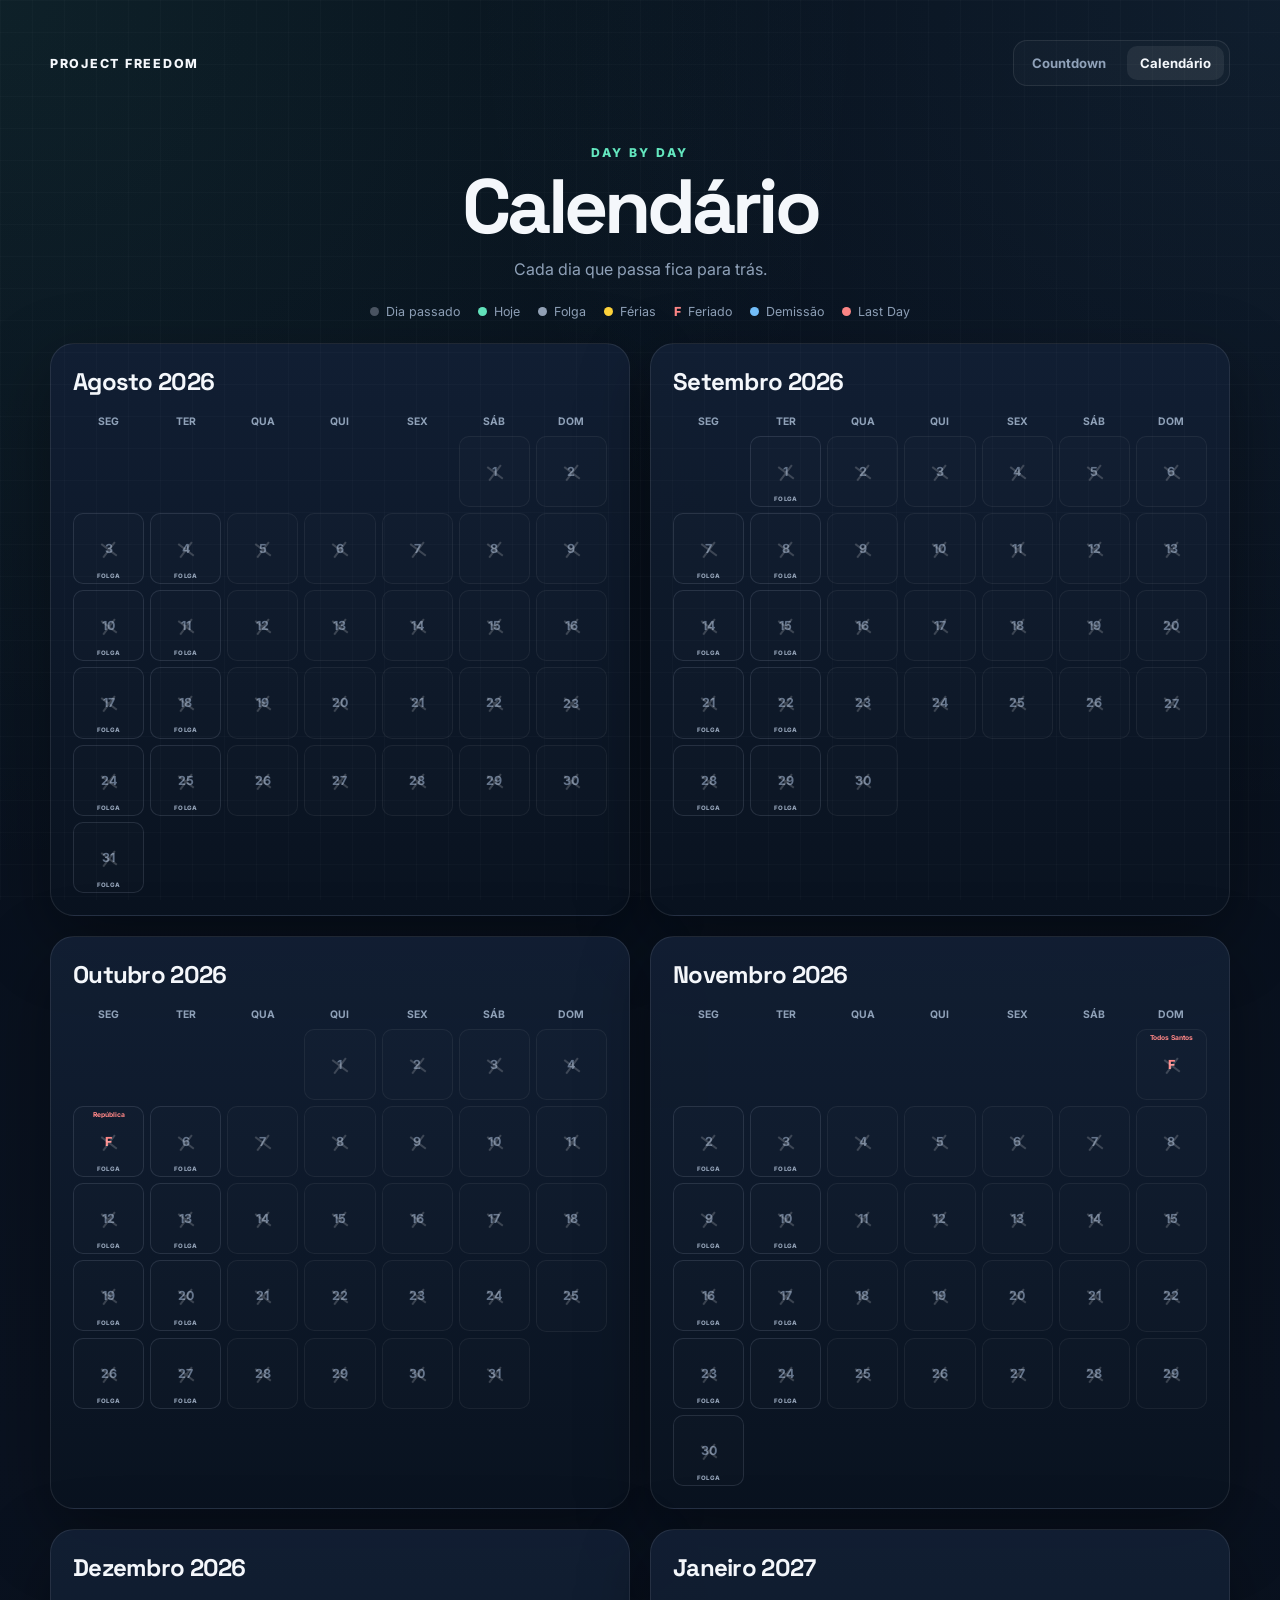
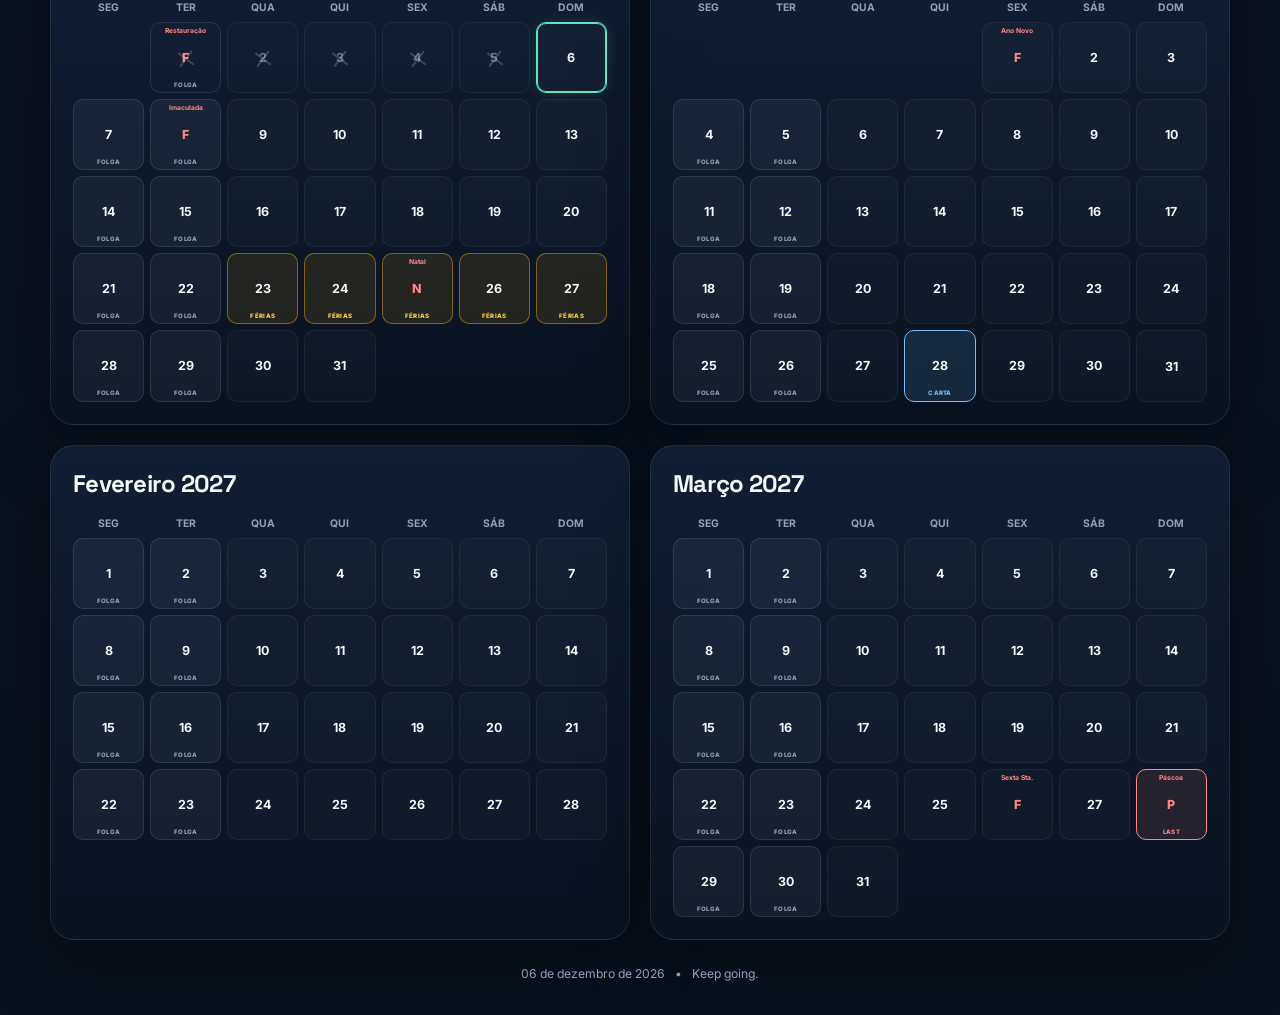
==== commit 7dd2664a: "Update calendar.html" ====
--- a/calendar.html
+++ b/calendar.html
@@ -36,6 +36,10 @@
 
   <main class="page-shell">
 
+
+    <!-- ======================================================
+         NAVEGAÇÃO
+         ====================================================== -->
 
     <nav class="top-nav">
 
@@ -69,7 +73,13 @@
     </nav>
 
 
-    <header class="hero calendar-hero">
+    <!-- ======================================================
+         CABEÇALHO
+         ====================================================== -->
+
+    <header
+      class="hero calendar-hero"
+    >
 
       <p class="eyebrow">
         DAY BY DAY
@@ -88,53 +98,114 @@
     </header>
 
 
+    <!-- ======================================================
+         LEGENDA
+         ====================================================== -->
+
     <section class="calendar-legend">
 
-      <span>
-        <i class="legend-dot legend-past"></i>
+
+      <span>
+
+        <i
+          class="legend-dot legend-past"
+        ></i>
+
         Dia passado
-      </span>
-
-      <span>
-        <i class="legend-dot legend-today"></i>
+
+      </span>
+
+
+      <span>
+
+        <i
+          class="legend-dot legend-today"
+        ></i>
+
         Hoje
-      </span>
-
-      <span>
-        <i class="legend-dot legend-dayoff"></i>
+
+      </span>
+
+
+      <span>
+
+        <i
+          class="legend-dot legend-dayoff"
+        ></i>
+
         Folga
-      </span>
-
-      <span>
-        <i class="legend-dot legend-vacation"></i>
+
+      </span>
+
+
+      <span>
+
+        <i
+          class="legend-dot legend-vacation"
+        ></i>
+
         Férias
-      </span>
-
-      <span>
-        <strong class="legend-holiday-symbol">F</strong>
+
+      </span>
+
+
+      <span>
+
+        <strong
+          class="legend-holiday-symbol"
+        >
+          F
+        </strong>
+
         Feriado
-      </span>
-
-      <span>
-        <i class="legend-dot legend-resignation"></i>
+
+      </span>
+
+
+      <span>
+
+        <i
+          class="legend-dot legend-resignation"
+        ></i>
+
         Demissão
-      </span>
-
-      <span>
-        <i class="legend-dot legend-last"></i>
+
+      </span>
+
+
+      <span>
+
+        <i
+          class="legend-dot legend-last"
+        ></i>
+
         Last Day
-      </span>
+
+      </span>
+
 
     </section>
 
 
+    <!-- ======================================================
+         CALENDÁRIO
+         ====================================================== -->
+
     <section
+
       id="calendar-grid"
+
       class="calendar-grid"
+
       aria-label="Calendário até ao último dia"
+
     >
     </section>
 
+
+    <!-- ======================================================
+         FOOTER
+         ====================================================== -->
 
     <footer>
 
@@ -142,12 +213,12 @@
         id="calendar-today-label"
       ></span>
 
-      <span
-        class="footer-separator"
-      >
+
+      <span class="footer-separator">
         •
       </span>
 
+
       <span>
         Keep going.
       </span>
--- a/style.css
+++ b/style.css
@@ -1,513 +1,962 @@
 @import url('https://fonts.googleapis.com/css2?family=Inter:wght@400;500;600;700;800&family=Space+Grotesk:wght@500;600;700&display=swap');
 
+
+/* ============================================================
+   VARIÁVEIS
+   ============================================================ */
+
 :root {
+
   --bg: #07101c;
-  --panel: rgba(14, 25, 43, 0.82);
-  --panel-strong: #0f1b2e;
-  --line: rgba(255,255,255,0.09);
-  --text: #f4f7fb;
-  --muted: #8fa1b8;
-  --accent: #63e6be;
-  --accent-2: #74c0fc;
-  --success: #69db7c;
-  --shadow: 0 24px 70px rgba(0,0,0,0.34);
-}
+
+  --panel:
+    rgba(14, 25, 43, 0.82);
+
+  --line:
+    rgba(255, 255, 255, 0.09);
+
+  --text:
+    #f4f7fb;
+
+  --muted:
+    #8fa1b8;
+
+  --accent:
+    #63e6be;
+
+  --accent-2:
+    #74c0fc;
+
+  --danger:
+    #ff8787;
+
+  --shadow:
+    0 24px 70px
+    rgba(0, 0, 0, 0.34);
+
+}
+
+
+/* ============================================================
+   BASE
+   ============================================================ */
 
 * {
   box-sizing: border-box;
 }
 
+
 html {
   color-scheme: dark;
 }
 
+
 body {
+
   margin: 0;
+
   min-height: 100vh;
-  font-family: Inter, system-ui, -apple-system, BlinkMacSystemFont, "Segoe UI", sans-serif;
-  color: var(--text);
-  background:
-    radial-gradient(circle at top left, rgba(99,230,190,0.08), transparent 30%),
-    radial-gradient(circle at top right, rgba(116,192,252,0.08), transparent 28%),
-    linear-gradient(180deg, #07101c 0%, #0a1220 55%, #07101c 100%);
-}
+
+  font-family:
+    Inter,
+    system-ui,
+    sans-serif;
+
+  color:
+    var(--text);
+
+  background:
+
+    radial-gradient(
+      circle at top left,
+      rgba(99, 230, 190, 0.08),
+      transparent 30%
+    ),
+
+    radial-gradient(
+      circle at top right,
+      rgba(116, 192, 252, 0.08),
+      transparent 28%
+    ),
+
+    linear-gradient(
+      180deg,
+      #07101c 0%,
+      #0a1220 55%,
+      #07101c 100%
+    );
+
+}
+
 
 body::before {
+
   content: "";
+
   position: fixed;
+
   inset: 0;
+
   pointer-events: none;
+
   background-image:
-    linear-gradient(rgba(255,255,255,0.018) 1px, transparent 1px),
-    linear-gradient(90deg, rgba(255,255,255,0.018) 1px, transparent 1px);
-  background-size: 32px 32px;
-  mask-image: linear-gradient(to bottom, rgba(0,0,0,0.75), transparent 85%);
-}
+
+    linear-gradient(
+      rgba(255,255,255,0.018) 1px,
+      transparent 1px
+    ),
+
+    linear-gradient(
+      90deg,
+      rgba(255,255,255,0.018) 1px,
+      transparent 1px
+    );
+
+  background-size:
+    32px 32px;
+
+}
+
 
 .page-shell {
-  width: min(1180px, calc(100% - 32px));
-  margin: 0 auto;
-  padding: 72px 0 34px;
-}
-
-.hero {
-  text-align: center;
-  margin-bottom: 42px;
-}
-
-.eyebrow {
-  margin: 0 0 10px;
-  font-size: 0.76rem;
-  letter-spacing: 0.2em;
-  font-weight: 800;
-  color: var(--accent);
-}
-
-.hero h1,
-.stats-heading h2,
-.countdown-card h2 {
-  font-family: "Space Grotesk", Inter, sans-serif;
-}
-
-.hero h1 {
-  margin: 0;
-  font-size: clamp(2.4rem, 6vw, 5.4rem);
-  line-height: 0.95;
-  letter-spacing: -0.05em;
-}
-
-.subtitle {
-  margin: 16px 0 0;
-  color: var(--muted);
-  font-size: clamp(1rem, 2vw, 1.12rem);
-}
-
-.countdown-grid {
-  display: grid;
-  grid-template-columns: repeat(2, minmax(0, 1fr));
-  gap: 22px;
-}
-
-.countdown-card,
-.stats-panel {
-  position: relative;
-  overflow: hidden;
-  border: 1px solid var(--line);
-  background: linear-gradient(180deg, rgba(18,31,52,0.94), rgba(10,19,32,0.92));
-  box-shadow: var(--shadow);
-  backdrop-filter: blur(16px);
-}
-
-.countdown-card {
-  border-radius: 28px;
-  padding: 30px;
-}
-
-.countdown-card::after {
-  content: "";
-  position: absolute;
-  width: 220px;
-  height: 220px;
-  border-radius: 999px;
-  right: -90px;
-  top: -90px;
-  background: rgba(116,192,252,0.08);
-  filter: blur(6px);
-  pointer-events: none;
-}
-
-.countdown-card--primary::after {
-  background: rgba(99,230,190,0.09);
-}
-
-.card-topline,
-.progress-meta,
-.stats-heading,
-footer {
-  display: flex;
-  align-items: center;
-}
-
-.card-topline {
-  gap: 10px;
-  color: var(--muted);
-  font-size: 0.75rem;
-  letter-spacing: 0.16em;
-  font-weight: 700;
-}
-
-.status-dot {
-  width: 9px;
-  height: 9px;
-  border-radius: 50%;
-  background: var(--accent);
-  box-shadow: 0 0 18px rgba(99,230,190,0.8);
-}
-
-.status-dot--alt {
-  background: var(--accent-2);
-  box-shadow: 0 0 18px rgba(116,192,252,0.8);
-}
-
-.countdown-card h2 {
-  margin: 30px 0 4px;
-  font-size: clamp(2rem, 4vw, 3.1rem);
-  letter-spacing: -0.045em;
-}
-
-.target-date {
-  margin: 0;
-  color: var(--muted);
-  text-transform: uppercase;
-  letter-spacing: 0.1em;
-  font-size: 0.78rem;
-  font-weight: 700;
-}
-
-.countdown {
-  display: grid;
-  grid-template-columns: 1.25fr repeat(3, 1fr);
-  gap: 9px;
-  margin: 34px 0 28px;
-}
-
-.time-box {
-  min-width: 0;
-  padding: 18px 8px 14px;
-  text-align: center;
-  border: 1px solid var(--line);
-  border-radius: 17px;
-  background: rgba(255,255,255,0.025);
-}
-
-.time-value {
-  display: block;
-  font-family: "Space Grotesk", monospace;
-  font-size: clamp(1.65rem, 4vw, 2.7rem);
-  font-weight: 700;
-  line-height: 1;
-  letter-spacing: -0.04em;
-}
-
-.time-label {
-  display: block;
-  margin-top: 9px;
-  color: var(--muted);
-  font-size: 0.68rem;
-  font-weight: 700;
-  text-transform: uppercase;
-  letter-spacing: 0.08em;
-}
-
-.progress-wrap {
-  margin-top: 8px;
-}
-
-.progress-meta {
-  justify-content: space-between;
-  color: var(--muted);
-  font-size: 0.78rem;
-}
-
-.progress-meta strong {
-  color: var(--text);
-}
-
-.progress-track {
-  height: 8px;
-  margin-top: 9px;
-  overflow: hidden;
-  border-radius: 99px;
-  background: rgba(255,255,255,0.06);
-}
-
-.progress-bar {
-  width: 0%;
-  height: 100%;
-  border-radius: inherit;
-  background: linear-gradient(90deg, rgba(99,230,190,0.45), var(--accent));
-  box-shadow: 0 0 18px rgba(99,230,190,0.25);
-  transition: width 0.8s ease;
-}
-
-.progress-bar--alt {
-  background: linear-gradient(90deg, rgba(116,192,252,0.42), var(--accent-2));
-  box-shadow: 0 0 18px rgba(116,192,252,0.22);
-}
-
-.milestone-message {
-  margin: 18px 0 0;
-  color: var(--muted);
-  font-size: 0.9rem;
-}
-
-.stats-panel {
-  margin-top: 22px;
-  border-radius: 28px;
-  padding: 30px;
-}
-
-.stats-heading {
-  justify-content: space-between;
-  gap: 20px;
-  margin-bottom: 22px;
-}
-
-.stats-heading h2 {
-  margin: 0;
-  font-size: 1.8rem;
-  letter-spacing: -0.04em;
-}
-
-.stats-note,
-.work-note {
-  color: var(--muted);
-}
-
-.stats-note {
-  margin: 0;
-  font-size: 0.82rem;
-}
-
-.stats-grid {
-  display: grid;
-  grid-template-columns: repeat(4, 1fr);
-  gap: 12px;
-}
-
-.stat-card {
-  min-height: 124px;
-  padding: 18px;
-  border-radius: 18px;
-  border: 1px solid var(--line);
-  background: rgba(255,255,255,0.025);
-  display: flex;
-  flex-direction: column;
-  justify-content: space-between;
-}
-
-.stat-label {
-  color: var(--muted);
-  font-size: 0.78rem;
-  line-height: 1.4;
-}
-
-.stat-value {
-  font-family: "Space Grotesk", Inter, sans-serif;
-  font-size: 2rem;
-  letter-spacing: -0.04em;
-}
-
-.work-note {
-  margin: 18px 0 0;
-  font-size: 0.76rem;
-  line-height: 1.6;
-}
-
-code {
-  padding: 2px 6px;
-  border-radius: 6px;
-  background: rgba(255,255,255,0.06);
-}
-
-footer {
-  justify-content: center;
-  gap: 10px;
-  padding: 26px 8px 0;
-  color: var(--muted);
-  font-size: 0.76rem;
-}
-
-.footer-separator {
-  opacity: 0.45;
-}
-
-.finished .time-box {
-  border-color: rgba(105,219,124,0.2);
-}
-
-.finished .time-value {
-  color: var(--success);
-}
-
-@media (max-width: 860px) {
-  .countdown-grid {
-    grid-template-columns: 1fr;
-  }
-
-  .stats-grid {
-    grid-template-columns: repeat(2, 1fr);
-  }
-}
-
-@media (max-width: 520px) {
-  .page-shell {
-    width: min(100% - 20px, 1180px);
-    padding-top: 42px;
-  }
-
-  .hero {
-    margin-bottom: 28px;
-  }
-
-  .countdown-card,
-  .stats-panel {
-    border-radius: 22px;
-    padding: 20px;
-  }
-
-  .countdown {
-    gap: 6px;
-  }
-
-  .time-box {
-    padding: 15px 4px 12px;
-    border-radius: 13px;
-  }
-
-  .time-value {
-    font-size: clamp(1.25rem, 8vw, 2.1rem);
-  }
-
-  .time-label {
-    font-size: 0.58rem;
-  }
-
-  .stats-heading {
-    align-items: flex-start;
-    flex-direction: column;
-  }
-
-  .stats-grid {
-    grid-template-columns: 1fr 1fr;
-  }
-
-  .stat-card {
-    min-height: 112px;
-  }
-}
-/* ============================================================
-   CALENDÁRIO + NAVEGAÇÃO
-   ============================================================ */
-
-/* Navegação superior */
+
+  width:
+    min(
+      1180px,
+      calc(100% - 32px)
+    );
+
+  margin:
+    auto;
+
+  padding:
+    28px 0 34px;
+
+}
+
+
+/* ============================================================
+   NAVEGAÇÃO
+   ============================================================ */
+
 .top-nav {
-  display: flex;
-  justify-content: space-between;
-  align-items: center;
-  padding: 12px 0 34px;
-}
+
+  display:
+    flex;
+
+  justify-content:
+    space-between;
+
+  align-items:
+    center;
+
+  padding:
+    12px 0 34px;
+
+}
+
 
 .nav-brand {
-  color: var(--text);
-  text-decoration: none;
-  font-weight: 800;
-  letter-spacing: 0.14em;
-  font-size: 0.78rem;
-}
+
+  color:
+    var(--text);
+
+  text-decoration:
+    none;
+
+  font-weight:
+    800;
+
+  letter-spacing:
+    0.14em;
+
+  font-size:
+    0.78rem;
+
+}
+
 
 .nav-links {
-  display: flex;
-  gap: 8px;
-  padding: 5px;
-  border: 1px solid var(--line);
-  border-radius: 14px;
-  background: rgba(255, 255, 255, 0.025);
-}
+
+  display:
+    flex;
+
+  gap:
+    8px;
+
+  padding:
+    5px;
+
+  border:
+    1px solid
+    var(--line);
+
+  border-radius:
+    14px;
+
+  background:
+    rgba(
+      255,
+      255,
+      255,
+      0.025
+    );
+
+}
+
 
 .nav-link {
-  color: var(--muted);
-  text-decoration: none;
-  padding: 9px 13px;
-  border-radius: 10px;
-  font-size: 0.82rem;
-  font-weight: 700;
-}
+
+  color:
+    var(--muted);
+
+  text-decoration:
+    none;
+
+  padding:
+    9px 13px;
+
+  border-radius:
+    10px;
+
+  font-size:
+    0.82rem;
+
+  font-weight:
+    700;
+
+}
+
 
 .nav-link.active,
 .nav-link:hover {
-  color: var(--text);
-  background: rgba(255, 255, 255, 0.07);
-}
-
-
-/* ============================================================
-   LEGENDA DO CALENDÁRIO
+
+  color:
+    var(--text);
+
+  background:
+    rgba(
+      255,
+      255,
+      255,
+      0.07
+    );
+
+}
+
+
+/* ============================================================
+   HERO
+   ============================================================ */
+
+.hero {
+
+  text-align:
+    center;
+
+  margin:
+    25px 0 42px;
+
+}
+
+
+.eyebrow {
+
+  margin:
+    0 0 10px;
+
+  font-size:
+    0.76rem;
+
+  letter-spacing:
+    0.2em;
+
+  font-weight:
+    800;
+
+  color:
+    var(--accent);
+
+}
+
+
+.hero h1,
+.countdown-card h2,
+.stats-heading h2,
+.month-card h2 {
+
+  font-family:
+    "Space Grotesk",
+    Inter,
+    sans-serif;
+
+}
+
+
+.hero h1 {
+
+  margin:
+    0;
+
+  font-size:
+    clamp(
+      2.4rem,
+      6vw,
+      5.4rem
+    );
+
+  line-height:
+    0.95;
+
+  letter-spacing:
+    -0.05em;
+
+}
+
+
+.subtitle {
+
+  margin:
+    16px 0 0;
+
+  color:
+    var(--muted);
+
+}
+
+
+/* ============================================================
+   COUNTDOWN
+   ============================================================ */
+
+.countdown-grid {
+
+  display:
+    grid;
+
+  grid-template-columns:
+    repeat(
+      2,
+      minmax(0, 1fr)
+    );
+
+  gap:
+    22px;
+
+}
+
+
+.countdown-card,
+.stats-panel,
+.month-card {
+
+  border:
+    1px solid
+    var(--line);
+
+  background:
+
+    linear-gradient(
+      180deg,
+      rgba(18, 31, 52, 0.94),
+      rgba(10, 19, 32, 0.92)
+    );
+
+  box-shadow:
+    var(--shadow);
+
+}
+
+
+.countdown-card {
+
+  border-radius:
+    28px;
+
+  padding:
+    30px;
+
+}
+
+
+.card-topline {
+
+  display:
+    flex;
+
+  align-items:
+    center;
+
+  gap:
+    10px;
+
+  color:
+    var(--muted);
+
+  font-size:
+    0.75rem;
+
+  letter-spacing:
+    0.16em;
+
+  font-weight:
+    700;
+
+}
+
+
+.status-dot {
+
+  width:
+    9px;
+
+  height:
+    9px;
+
+  border-radius:
+    50%;
+
+  background:
+    var(--accent);
+
+}
+
+
+.status-dot--alt {
+
+  background:
+    var(--accent-2);
+
+}
+
+
+.countdown-card h2 {
+
+  margin:
+    30px 0 4px;
+
+  font-size:
+    clamp(
+      2rem,
+      4vw,
+      3.1rem
+    );
+
+  letter-spacing:
+    -0.045em;
+
+}
+
+
+.target-date {
+
+  margin:
+    0;
+
+  color:
+    var(--muted);
+
+  text-transform:
+    uppercase;
+
+  letter-spacing:
+    0.1em;
+
+  font-size:
+    0.78rem;
+
+  font-weight:
+    700;
+
+}
+
+
+/* ============================================================
+   TEMPO
+   ============================================================ */
+
+.countdown {
+
+  display:
+    grid;
+
+  grid-template-columns:
+    1.25fr
+    repeat(3, 1fr);
+
+  gap:
+    9px;
+
+  margin:
+    34px 0 28px;
+
+}
+
+
+.time-box {
+
+  padding:
+    18px 8px 14px;
+
+  text-align:
+    center;
+
+  border:
+    1px solid
+    var(--line);
+
+  border-radius:
+    17px;
+
+  background:
+    rgba(
+      255,
+      255,
+      255,
+      0.025
+    );
+
+}
+
+
+.time-value {
+
+  display:
+    block;
+
+  font-family:
+    "Space Grotesk",
+    monospace;
+
+  font-size:
+    clamp(
+      1.65rem,
+      4vw,
+      2.7rem
+    );
+
+  font-weight:
+    700;
+
+  line-height:
+    1;
+
+}
+
+
+.time-label {
+
+  display:
+    block;
+
+  margin-top:
+    9px;
+
+  color:
+    var(--muted);
+
+  font-size:
+    0.68rem;
+
+  font-weight:
+    700;
+
+  text-transform:
+    uppercase;
+
+}
+
+
+/* ============================================================
+   BARRA DE PROGRESSO
+   ============================================================ */
+
+.progress-meta {
+
+  display:
+    flex;
+
+  justify-content:
+    space-between;
+
+  align-items:
+    center;
+
+  color:
+    var(--muted);
+
+  font-size:
+    0.78rem;
+
+}
+
+
+.progress-track {
+
+  height:
+    8px;
+
+  margin-top:
+    9px;
+
+  overflow:
+    hidden;
+
+  border-radius:
+    99px;
+
+  background:
+    rgba(
+      255,
+      255,
+      255,
+      0.06
+    );
+
+}
+
+
+.progress-bar {
+
+  width:
+    0;
+
+  height:
+    100%;
+
+  border-radius:
+    99px;
+
+  background:
+
+    linear-gradient(
+      90deg,
+      rgba(99, 230, 190, 0.45),
+      var(--accent)
+    );
+
+}
+
+
+.progress-bar--alt {
+
+  background:
+
+    linear-gradient(
+      90deg,
+      rgba(116, 192, 252, 0.42),
+      var(--accent-2)
+    );
+
+}
+
+
+.milestone-message {
+
+  color:
+    var(--muted);
+
+}
+
+
+/* ============================================================
+   RESUMO
+   ============================================================ */
+
+.stats-panel {
+
+  margin-top:
+    22px;
+
+  border-radius:
+    28px;
+
+  padding:
+    30px;
+
+}
+
+
+.stats-heading {
+
+  display:
+    flex;
+
+  justify-content:
+    space-between;
+
+  align-items:
+    center;
+
+  gap:
+    20px;
+
+}
+
+
+.stats-heading h2 {
+
+  margin:
+    0;
+
+}
+
+
+.stats-note {
+
+  color:
+    var(--muted);
+
+}
+
+
+.stats-grid {
+
+  display:
+    grid;
+
+  grid-template-columns:
+    repeat(4, 1fr);
+
+  gap:
+    12px;
+
+  margin-top:
+    22px;
+
+}
+
+
+.stat-card {
+
+  min-height:
+    124px;
+
+  padding:
+    18px;
+
+  border-radius:
+    18px;
+
+  border:
+    1px solid
+    var(--line);
+
+  background:
+    rgba(
+      255,
+      255,
+      255,
+      0.025
+    );
+
+  display:
+    flex;
+
+  flex-direction:
+    column;
+
+  justify-content:
+    space-between;
+
+}
+
+
+.stat-label {
+
+  color:
+    var(--muted);
+
+  font-size:
+    0.78rem;
+
+}
+
+
+.stat-value {
+
+  font-family:
+    "Space Grotesk",
+    sans-serif;
+
+  font-size:
+    2rem;
+
+}
+
+
+.work-note {
+
+  color:
+    var(--muted);
+
+  font-size:
+    0.78rem;
+
+  margin-top:
+    18px;
+
+}
+
+
+/* ============================================================
+   CALENDÁRIO — HERO
+   ============================================================ */
+
+.calendar-hero {
+
+  margin-bottom:
+    25px;
+
+}
+
+
+/* ============================================================
+   LEGENDA
    ============================================================ */
 
 .calendar-legend {
-  display: flex;
-  flex-wrap: wrap;
-  justify-content: center;
-  gap: 18px;
-  margin-bottom: 24px;
-  color: var(--muted);
-  font-size: 0.78rem;
-}
+
+  display:
+    flex;
+
+  flex-wrap:
+    wrap;
+
+  justify-content:
+    center;
+
+  gap:
+    18px;
+
+  margin-bottom:
+    24px;
+
+  color:
+    var(--muted);
+
+  font-size:
+    0.78rem;
+
+}
+
 
 .calendar-legend span {
-  display: flex;
-  align-items: center;
-  gap: 7px;
-}
+
+  display:
+    flex;
+
+  align-items:
+    center;
+
+  gap:
+    7px;
+
+}
+
 
 .legend-dot {
-  width: 9px;
-  height: 9px;
-  border-radius: 50%;
-  display: inline-block;
-}
+
+  width:
+    9px;
+
+  height:
+    9px;
+
+  border-radius:
+    50%;
+
+  display:
+    inline-block;
+
+}
+
 
 .legend-past {
   background: #4b5563;
 }
 
+
 .legend-today {
   background: var(--accent);
 }
 
+
+.legend-dayoff {
+  background: #94a3b8;
+}
+
+
+.legend-vacation {
+  background: #ffd43b;
+}
+
+
 .legend-resignation {
   background: var(--accent-2);
 }
 
+
 .legend-last {
   background: #ff8787;
 }
 
 
+.legend-holiday-symbol {
+
+  color:
+    #ff8787;
+
+  font-weight:
+    800;
+
+}
+
+
 /* ============================================================
    GRELHA DOS MESES
    ============================================================ */
 
 .calendar-grid {
-  display: grid;
-  grid-template-columns: repeat(2, minmax(0, 1fr));
-  gap: 20px;
-}
-
-
-/* ============================================================
-   CARTÃO DE CADA MÊS
+
+  display:
+    grid;
+
+  grid-template-columns:
+    repeat(
+      2,
+      minmax(0, 1fr)
+    );
+
+  gap:
+    20px;
+
+}
+
+
+/* ============================================================
+   CARTÕES DOS MESES
    ============================================================ */
 
 .month-card {
-  border: 1px solid var(--line);
-
-  background: linear-gradient(
-    180deg,
-    rgba(18, 31, 52, 0.94),
-    rgba(10, 19, 32, 0.92)
-  );
-
-  box-shadow: var(--shadow);
-
-  border-radius: 24px;
-  padding: 22px;
-}
+
+  border-radius:
+    24px;
+
+  padding:
+    22px;
+
+}
+
 
 .month-card h2 {
-  font-family: "Space Grotesk", Inter, sans-serif;
-  margin: 0 0 18px;
+
+  margin:
+    0 0 18px;
+
+  letter-spacing:
+    -0.03em;
+
 }
 
 
@@ -517,280 +966,587 @@
 
 .weekdays,
 .days-grid {
-  display: grid;
-  grid-template-columns: repeat(7, 1fr);
-  gap: 6px;
-}
+
+  display:
+    grid;
+
+  grid-template-columns:
+    repeat(7, 1fr);
+
+  gap:
+    6px;
+
+}
+
 
 .weekdays {
-  margin-bottom: 8px;
-}
+
+  margin-bottom:
+    8px;
+
+}
+
 
 .weekdays span {
-  text-align: center;
-  color: var(--muted);
-  font-size: 0.65rem;
-  font-weight: 700;
-}
-
-
-/* ============================================================
-   DIAS DO CALENDÁRIO
+
+  text-align:
+    center;
+
+  color:
+    var(--muted);
+
+  font-size:
+    0.65rem;
+
+  font-weight:
+    700;
+
+  text-transform:
+    uppercase;
+
+}
+
+
+/* ============================================================
+   CÉLULAS DO CALENDÁRIO
    ============================================================ */
 
 .day-cell {
-  position: relative;
-
-  aspect-ratio: 1 / 1;
-
-  border: 1px solid rgba(255, 255, 255, 0.055);
-  border-radius: 10px;
-
-  background: rgba(255, 255, 255, 0.022);
-
-  display: flex;
-  align-items: center;
-  justify-content: center;
-}
+
+  position:
+    relative;
+
+  aspect-ratio:
+    1 / 1;
+
+  border:
+    1px solid
+    rgba(
+      255,
+      255,
+      255,
+      0.055
+    );
+
+  border-radius:
+    10px;
+
+  background:
+    rgba(
+      255,
+      255,
+      255,
+      0.022
+    );
+
+  display:
+    flex;
+
+  align-items:
+    center;
+
+  justify-content:
+    center;
+
+  min-width:
+    0;
+
+}
+
 
 .day-cell--blank {
-  visibility: hidden;
-}
+
+  visibility:
+    hidden;
+
+}
+
+
+/* ============================================================
+   NÚMERO / SÍMBOLO DO DIA
+   ============================================================ */
 
 .day-number {
-  font-size: 0.78rem;
-  z-index: 2;
-}
-
-
-/* ============================================================
-   DIAS QUE JÁ PASSARAM
+
+  position:
+    relative;
+
+  z-index:
+    3;
+
+  font-size:
+    0.78rem;
+
+  font-weight:
+    700;
+
+}
+
+
+.holiday-symbol {
+
+  color:
+    #ff8787 !important;
+
+  font-weight:
+    800;
+
+}
+
+
+/* ============================================================
+   NOME DO FERIADO
+   ============================================================ */
+
+.holiday-name {
+
+  position:
+    absolute;
+
+  top:
+    4px;
+
+  left:
+    3px;
+
+  right:
+    3px;
+
+  text-align:
+    center;
+
+  font-size:
+    0.42rem;
+
+  font-weight:
+    700;
+
+  color:
+    #ff8787;
+
+  line-height:
+    1.05;
+
+  white-space:
+    nowrap;
+
+  overflow:
+    hidden;
+
+  text-overflow:
+    ellipsis;
+
+  z-index:
+    3;
+
+}
+
+
+/* ============================================================
+   FOLGAS
+   ============================================================ */
+
+.day-cell--dayoff {
+
+  background:
+    rgba(
+      148,
+      163,
+      184,
+      0.08
+    );
+
+  border-color:
+    rgba(
+      148,
+      163,
+      184,
+      0.18
+    );
+
+}
+
+
+.day-cell--dayoff small {
+
+  color:
+    #94a3b8;
+
+}
+
+
+/* ============================================================
+   FÉRIAS
+   ============================================================ */
+
+.day-cell--vacation {
+
+  background:
+    rgba(
+      250,
+      176,
+      5,
+      0.10
+    );
+
+  border-color:
+    rgba(
+      250,
+      176,
+      5,
+      0.45
+    );
+
+}
+
+
+.day-cell--vacation small {
+
+  color:
+    #ffd43b;
+
+}
+
+
+/* ============================================================
+   HOJE
+   ============================================================ */
+
+.day-cell--today {
+
+  border-color:
+    var(--accent);
+
+  box-shadow:
+
+    inset
+    0 0 0 1px
+    var(--accent),
+
+    0 0 14px
+    rgba(
+      99,
+      230,
+      190,
+      0.12
+    );
+
+}
+
+
+/* ============================================================
+   CARTA
+   ============================================================ */
+
+.day-cell--resignation {
+
+  border-color:
+    var(--accent-2);
+
+  background:
+    rgba(
+      116,
+      192,
+      252,
+      0.12
+    );
+
+}
+
+
+.day-cell--resignation small {
+
+  color:
+    var(--accent-2);
+
+}
+
+
+/* ============================================================
+   LAST DAY
+   ============================================================ */
+
+.day-cell--last {
+
+  border-color:
+    #ff8787;
+
+  background:
+    rgba(
+      255,
+      135,
+      135,
+      0.11
+    );
+
+}
+
+
+.day-cell--last small {
+
+  color:
+    #ff8787;
+
+}
+
+
+/* ============================================================
+   ETIQUETAS
+   ============================================================ */
+
+.day-cell small {
+
+  position:
+    absolute;
+
+  bottom:
+    4px;
+
+  left:
+    2px;
+
+  right:
+    2px;
+
+  text-align:
+    center;
+
+  font-size:
+    0.38rem;
+
+  font-weight:
+    800;
+
+  letter-spacing:
+    0.05em;
+
+  line-height:
+    1;
+
+  z-index:
+    3;
+
+}
+
+
+/* ============================================================
+   DIAS PASSADOS
    ============================================================ */
 
 .day-cell--past {
-  color: #64748b;
-  background: rgba(255, 255, 255, 0.012);
-}
+
+  color:
+    #64748b;
+
+  background:
+    rgba(
+      255,
+      255,
+      255,
+      0.012
+    );
+
+}
+
 
 .day-cross {
-  position: absolute;
-  inset: 0;
-
-  display: flex;
-  align-items: center;
-  justify-content: center;
-
-  font-size: 2.15rem;
-
-  color: rgba(255, 255, 255, 0.19);
-
-  transform: rotate(-8deg);
-}
-
-
-/* ============================================================
-   DIA ATUAL
-   ============================================================ */
-
-.day-cell--today {
-  border-color: var(--accent);
-
-  box-shadow:
-    inset 0 0 0 1px var(--accent),
-    0 0 14px rgba(99, 230, 190, 0.12);
-}
-
-
-/* ============================================================
-   DIA DA DEMISSÃO
-   ============================================================ */
-
-.day-cell--resignation {
-  border-color: var(--accent-2);
-  background: rgba(116, 192, 252, 0.12);
-}
-
-
-/* ============================================================
-   ÚLTIMO DIA
-   ============================================================ */
-
-.day-cell--last {
-  border-color: #ff8787;
-  background: rgba(255, 135, 135, 0.11);
-}
-
-
-/* ============================================================
-   PEQUENAS ETIQUETAS "CARTA" E "LAST"
-   ============================================================ */
-
-.day-cell small {
-  position: absolute;
-  bottom: 3px;
-
-  font-size: 0.42rem;
-  font-weight: 800;
-
-  letter-spacing: 0.05em;
-}
-
-.day-cell--resignation small {
-  color: var(--accent-2);
-}
-
-.day-cell--last small {
-  color: #ff8787;
-}
-
-
-/* ============================================================
-   RESPONSIVO
+
+  position:
+    absolute;
+
+  inset:
+    0;
+
+  display:
+    flex;
+
+  align-items:
+    center;
+
+  justify-content:
+    center;
+
+  font-size:
+    2.15rem;
+
+  line-height:
+    1;
+
+  color:
+    rgba(
+      255,
+      255,
+      255,
+      0.19
+    );
+
+  font-weight:
+    300;
+
+  transform:
+    rotate(-8deg);
+
+  z-index:
+    4;
+
+  pointer-events:
+    none;
+
+}
+
+
+/* ============================================================
+   FOOTER
+   ============================================================ */
+
+footer {
+
+  display:
+    flex;
+
+  justify-content:
+    center;
+
+  align-items:
+    center;
+
+  gap:
+    10px;
+
+  padding:
+    26px 8px 0;
+
+  color:
+    var(--muted);
+
+  font-size:
+    0.76rem;
+
+}
+
+
+/* ============================================================
+   RESPONSIVE — TABLET
    ============================================================ */
 
 @media (max-width: 860px) {
 
+  .countdown-grid,
   .calendar-grid {
-    grid-template-columns: 1fr;
+
+    grid-template-columns:
+      1fr;
+
   }
-}
-
+
+
+  .stats-grid {
+
+    grid-template-columns:
+      repeat(2, 1fr);
+
+  }
+
+}
+
+
+/* ============================================================
+   RESPONSIVE — TELEMÓVEL
+   ============================================================ */
 
 @media (max-width: 520px) {
 
+  .page-shell {
+
+    width:
+      min(
+        calc(100% - 20px),
+        1180px
+      );
+
+  }
+
+
   .top-nav {
-    align-items: flex-start;
-    gap: 14px;
+
+    align-items:
+      flex-start;
+
+    gap:
+      14px;
+
   }
 
+
   .nav-brand {
-    margin-top: 10px;
+
+    margin-top:
+      10px;
+
   }
 
+
+  .countdown-card,
+  .stats-panel,
   .month-card {
-    padding: 18px;
-    border-radius: 20px;
+
+    padding:
+      18px;
+
+    border-radius:
+      20px;
+
   }
 
+
+  .countdown {
+
+    gap:
+      5px;
+
+  }
+
+
+  .time-box {
+
+    padding:
+      14px 3px 11px;
+
+  }
+
+
+  .stats-heading {
+
+    align-items:
+      flex-start;
+
+    flex-direction:
+      column;
+
+  }
+
+
   .day-cell {
-    border-radius: 8px;
+
+    border-radius:
+      8px;
+
   }
 
+
   .day-cross {
-    font-size: 1.6rem;
+
+    font-size:
+      1.6rem;
+
   }
-}/* ============================================================
-   TIPOS DE DIA
-   ============================================================ */
-
-
-/* FOLGAS */
-
-.day-cell--dayoff {
-  background: rgba(148, 163, 184, 0.08);
-
-  border-color:
-    rgba(148, 163, 184, 0.18);
-}
-
-
-.day-cell--dayoff small {
-  color: #94a3b8;
-}
-
-
-
-/* FÉRIAS */
-
-.day-cell--vacation {
-  background:
-    rgba(250, 176, 5, 0.10);
-
-  border-color:
-    rgba(250, 176, 5, 0.45);
-}
-
-
-.day-cell--vacation small {
-  color: #ffd43b;
-}
-
-
-/* Etiquetas */
-
-.day-cell small {
-
-  position: absolute;
-
-  bottom: 4px;
-
-  width: 100%;
-
-  text-align: center;
-
-  font-size: 0.38rem;
-
-  font-weight: 800;
-
-  letter-spacing: 0.05em;
-
-  line-height: 1;
-
-}
-
-
-
-/* Número do dia */
-
-.day-number {
-
-  position: relative;
-
-  z-index: 3;
-
-}
-
-
-
-/* Cruz dos dias passados */
-
-.day-cross {
-
-  z-index: 4;
-
-  pointer-events: none;
-
-}
-
-
-
-/* ============================================================
-   LEGENDA
-   ============================================================ */
-
-.legend-dayoff {
-  background: #94a3b8;
-}
-
-
-.legend-vacation {
-  background: #ffd43b;
-}
-
-.day-number {
-  position: relative;
-  z-index: 3;
-}
-
-.day-cell .day-number {
-  font-weight: 700;
-}
-
-/* ============================================================
-   LETRA F DOS FERIADOS
-   ============================================================ */
-
-.day-cell .day-number[title] {
-  color: #ff8787;
-  font-weight: 800;
-}
+
+
+  .holiday-name {
+
+    font-size:
+      0.36rem;
+
+  }
+
+}
